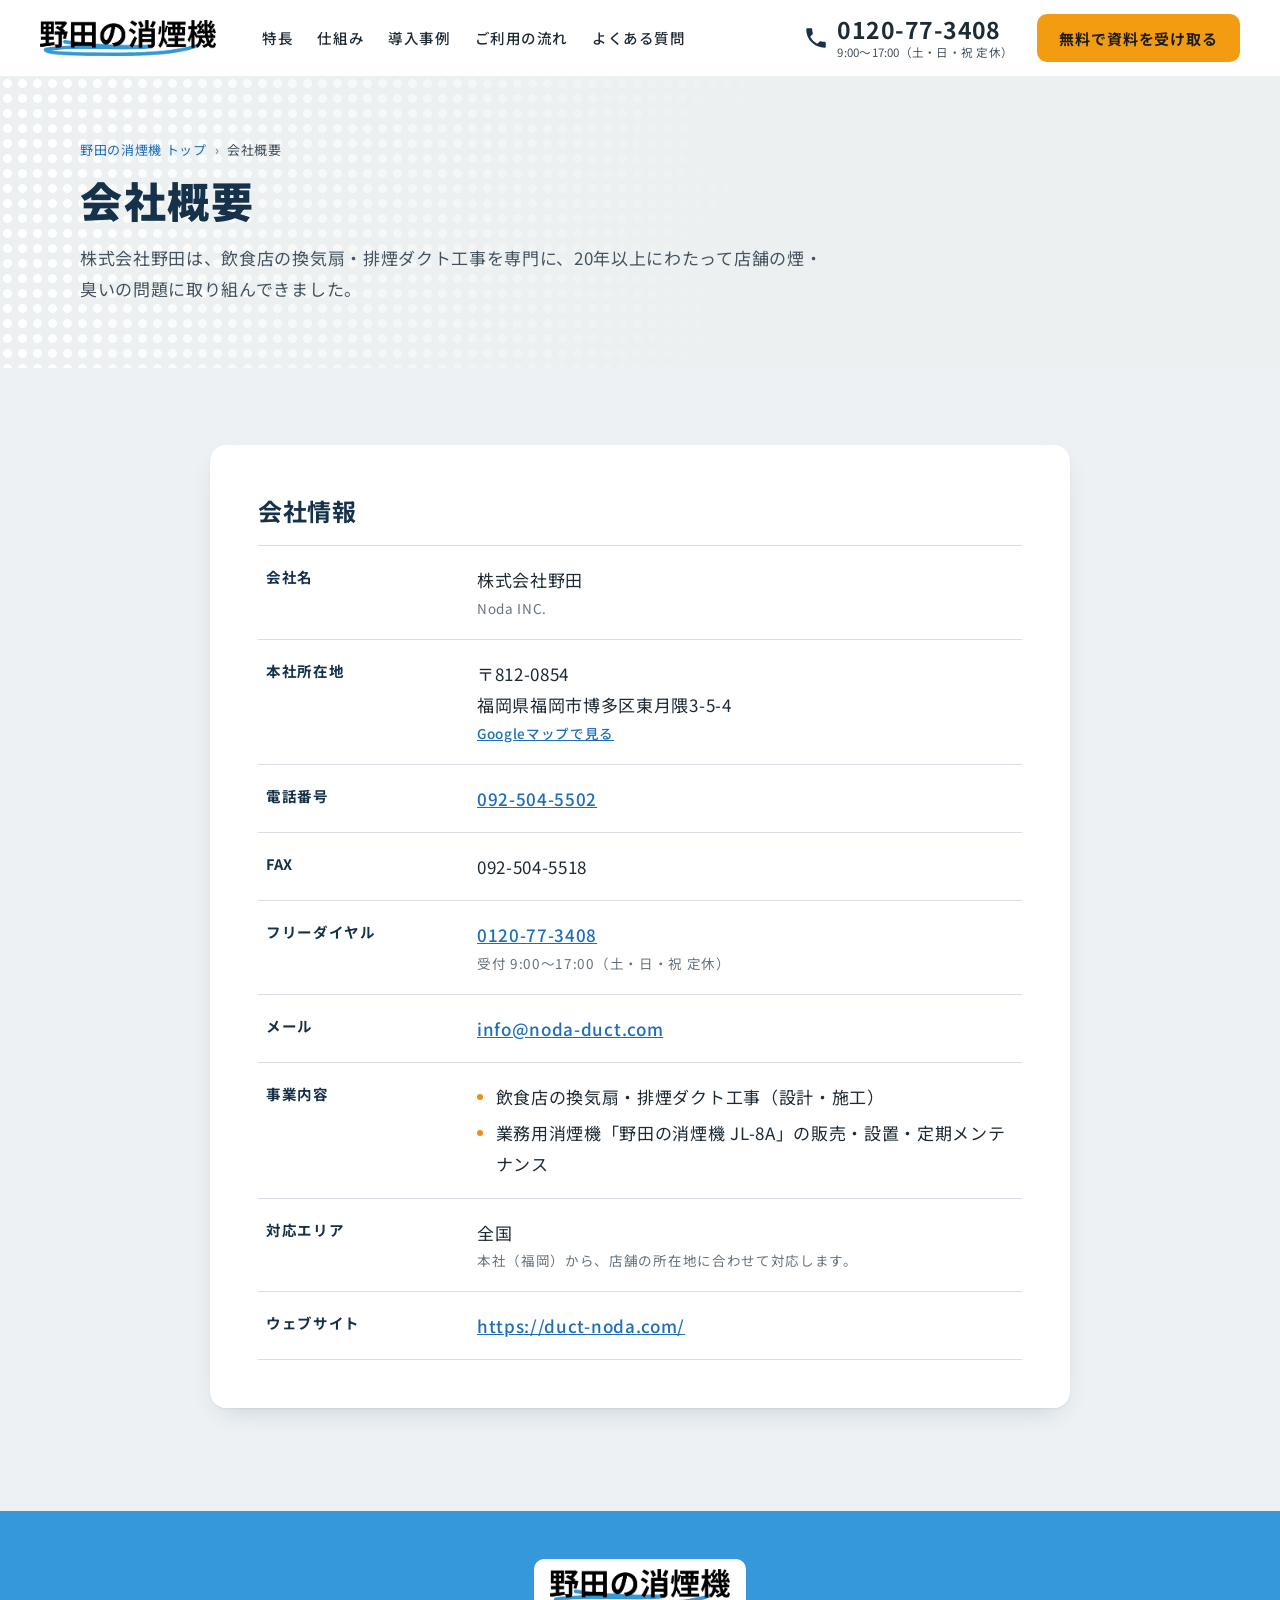
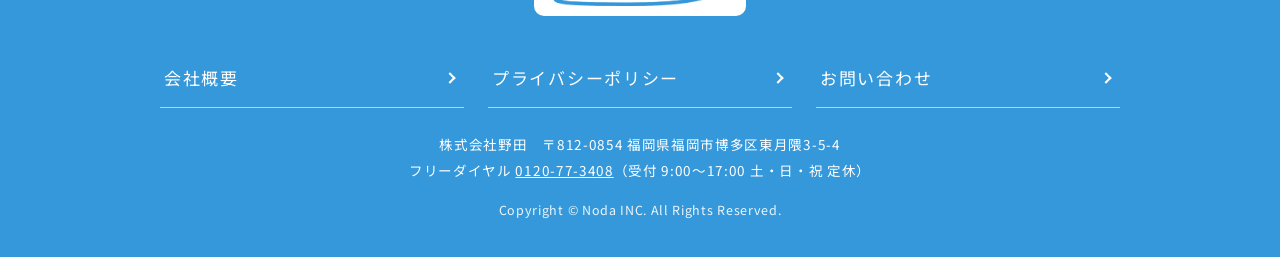
==== company/index.html @ 1f81adbc "会社概要・プライバシーポリシー・お問い合わせをページ化し、全国販売向けに調整 会社サイトへのリンクだった3つを、このサイトのページとして作った。あわせて、 九州・中国地方以外で販売していくために、地域" ====
<!doctype html>
<html lang="ja">
<head>
<meta charset="utf-8">
<meta name="viewport" content="width=device-width, initial-scale=1, viewport-fit=cover">
<title>会社概要｜野田の消煙機</title>
<meta name="description" content="野田の消煙機を提供する株式会社野田の会社概要です。福岡を拠点に、飲食店の換気扇・排煙ダクト工事と消煙機の設置・メンテナンスを全国で行っています。">
<link rel="canonical" href="https://shoenki.duct-noda.com/company/">
<meta name="theme-color" content="#15324a">
<meta name="format-detection" content="telephone=no">

<meta property="og:locale" content="ja_JP">
<meta property="og:type" content="website">
<meta property="og:site_name" content="野田の消煙機">
<meta property="og:title" content="会社概要｜野田の消煙機">
<meta property="og:description" content="野田の消煙機を提供する株式会社野田の会社概要です。福岡を拠点に、飲食店の換気扇・排煙ダクト工事と消煙機の設置・メンテナンスを全国で行っています。">
<meta property="og:url" content="https://shoenki.duct-noda.com/company/">
<meta property="og:image" content="https://shoenki.duct-noda.com/assets/img/ogp.jpg">
<meta name="twitter:card" content="summary_large_image">

<link rel="icon" href="../assets/img/favicon.svg" type="image/svg+xml">
<link rel="apple-touch-icon" href="../assets/img/apple-touch-icon.png">
<link rel="stylesheet" href="../assets/css/site.css">

<!-- Web fonts load without blocking the first paint -->
<link rel="preconnect" href="https://fonts.googleapis.com">
<link rel="preconnect" href="https://fonts.gstatic.com" crossorigin>
<link rel="stylesheet" href="https://fonts.googleapis.com/css2?family=Noto+Sans+JP:wght@400;500;700;900&family=Barlow+Condensed:wght@600;700&display=swap" media="print" onload="this.media='all'">
<noscript><link rel="stylesheet" href="https://fonts.googleapis.com/css2?family=Noto+Sans+JP:wght@400;500;700;900&family=Barlow+Condensed:wght@600;700&display=swap"></noscript>

<!-- Google Tag Manager -->
<script>(function(w,d,s,l,i){w[l]=w[l]||[];w[l].push({'gtm.start':
new Date().getTime(),event:'gtm.js'});var f=d.getElementsByTagName(s)[0],
j=d.createElement(s),dl=l!='dataLayer'?'&l='+l:'';j.async=true;j.src=
'https://www.googletagmanager.com/gtm.js?id='+i+dl;f.parentNode.insertBefore(j,f);
})(window,document,'script','dataLayer','GTM-W7PSRQTX');</script>
<!-- End Google Tag Manager -->
<!-- Google tag (the one Site Kit added on the WordPress site) -->
<script async src="https://www.googletagmanager.com/gtag/js?id=GT-MJJR4XTD"></script>
<script>window.dataLayer=window.dataLayer||[];function gtag(){dataLayer.push(arguments);}gtag('js',new Date());gtag('config','GT-MJJR4XTD');</script>

<script type="application/ld+json">
{"@context": "https://schema.org", "@type": "BreadcrumbList", "itemListElement": [{"@type": "ListItem", "position": 1, "name": "野田の消煙機", "item": "https://shoenki.duct-noda.com/"}, {"@type": "ListItem", "position": 2, "name": "会社概要", "item": "https://shoenki.duct-noda.com/company/"}]}
</script>
</head>
<body>
<!-- Google Tag Manager (noscript) -->
<noscript><iframe src="https://www.googletagmanager.com/ns.html?id=GTM-W7PSRQTX" height="0" width="0" style="display:none;visibility:hidden"></iframe></noscript>
<!-- End Google Tag Manager (noscript) -->

<a class="skip" href="#main">本文へスキップ</a>

<header class="hd" data-hd>
  <div class="hd__in">
    <a class="hd__logo" href="../"><img src="../assets/img/logo.webp" alt="野田の消煙機 トップページへ" width="906" height="185"></a>
    <nav class="hd__nav" aria-label="メニュー">
      <a href="../#solution">特長</a>
      <a href="../#shikumi">仕組み</a>
      <a href="../#cases">導入事例</a>
      <a href="../#flow">ご利用の流れ</a>
      <a href="../#faq">よくある質問</a>
    </nav>
    <a class="hd__tel" href="tel:0120773408">
      <svg class="ic" viewBox="0 0 24 24" aria-hidden="true"><path d="M6.6 10.8a15.1 15.1 0 0 0 6.6 6.6l2.2-2.2a1 1 0 0 1 1-.25 11.4 11.4 0 0 0 3.6.57 1 1 0 0 1 1 1V20a1 1 0 0 1-1 1A17 17 0 0 1 3 4a1 1 0 0 1 1-1h3.5a1 1 0 0 1 1 1c0 1.25.2 2.45.57 3.57a1 1 0 0 1-.25 1z"/></svg>
      <span><b>0120-77-3408</b><small>9:00〜17:00（土・日・祝 定休）</small></span>
    </a>
    <a class="btn btn--orange hd__cta" href="../#download">無料で資料を受け取る</a>
  </div>
</header>

<main id="main">

<section class="pghd" aria-labelledby="pg-ttl">
  <div class="wrap">
    <ol class="crumbs" aria-label="現在地">
      <li><a href="../">野田の消煙機 トップ</a></li>
      <li aria-current="page">会社概要</li>
    </ol>
    <h1 class="pghd__ttl" id="pg-ttl">会社概要</h1>
    <p class="pghd__lead">株式会社野田は、飲食店の換気扇・排煙ダクト工事を専門に、<span class="nb">20年以上にわたって</span>店舗の煙・臭いの問題に取り組んできました。</p>
  </div>
</section>

<section class="page sec--light">
  <div class="wrap wrap--narrow">
    <div class="page__card">
      <h2 class="page__h2">会社情報</h2>
      <dl class="dtable">
        <div><dt>会社名</dt><dd>株式会社野田<small>Noda INC.</small></dd></div>
        <div><dt>本社所在地</dt><dd>〒812-0854<br>福岡県福岡市博多区東月隈3-5-4<small><a href="https://www.google.com/maps/search/?api=1&query=福岡県福岡市博多区東月隈3-5-4" target="_blank" rel="noopener">Googleマップで見る</a></small></dd></div>
        <div><dt>電話番号</dt><dd><a href="tel:0925045502">092-504-5502</a></dd></div>
        <div><dt>FAX</dt><dd>092-504-5518</dd></div>
        <div><dt>フリーダイヤル</dt><dd><a href="tel:0120773408">0120-77-3408</a><small>受付 9:00〜17:00（土・日・祝 定休）</small></dd></div>
        <div><dt>メール</dt><dd><a href="mailto:info@noda-duct.com">info@noda-duct.com</a></dd></div>
        <div><dt>事業内容</dt><dd><ul>
          <li>飲食店の換気扇・排煙ダクト工事（設計・施工）</li>
          <li>業務用消煙機「野田の消煙機 JL-8A」の販売・設置・定期メンテナンス</li>
        </ul></dd></div>
        <div><dt>対応エリア</dt><dd>全国<small>本社（福岡）から、店舗の所在地に合わせて対応します。</small></dd></div>
        <div><dt>ウェブサイト</dt><dd><a href="https://duct-noda.com/" target="_blank" rel="noopener">https://duct-noda.com/</a></dd></div>
      </dl>
    </div>
  </div>
</section>

</main>

<footer class="ft">
  <div class="wrap">
    <p class="ft__logo"><a href="../"><img src="../assets/img/logo.webp" alt="野田の消煙機 トップページへ" width="906" height="185" loading="lazy"></a></p>
    <ul class="ft__links">
      <li><a href="../company/">会社概要</a></li>
      <li><a href="../privacypolicy/">プライバシーポリシー</a></li>
      <li><a href="../contact/">お問い合わせ</a></li>
    </ul>
    <address class="ft__addr"><span class="nb">株式会社野田</span>　<span class="nb">〒812-0854</span> <span class="nb">福岡県福岡市博多区東月隈3-5-4</span><br><span class="nb">フリーダイヤル <a href="tel:0120773408">0120-77-3408</a></span><span class="nb">（受付 9:00〜17:00 土・日・祝 定休）</span></address>
    <p class="ft__copy">Copyright © Noda INC. All Rights Reserved.</p>
  </div>
</footer>

<nav class="fixbar" aria-label="お問い合わせ" data-fixbar>
  <a class="fixbar__tel" href="tel:0120773408">
    <svg class="ic" viewBox="0 0 24 24" aria-hidden="true"><path d="M6.6 10.8a15.1 15.1 0 0 0 6.6 6.6l2.2-2.2a1 1 0 0 1 1-.25 11.4 11.4 0 0 0 3.6.57 1 1 0 0 1 1 1V20a1 1 0 0 1-1 1A17 17 0 0 1 3 4a1 1 0 0 1 1-1h3.5a1 1 0 0 1 1 1c0 1.25.2 2.45.57 3.57a1 1 0 0 1-.25 1z"/></svg>お電話
  </a>
  <a class="fixbar__line" href="https://line.me/R/ti/p/@254bbzux" target="_blank" rel="noopener">
    <svg class="ic" viewBox="0 0 24 24" aria-hidden="true"><path d="M12 3C6.5 3 2 6.6 2 11c0 3.9 3.5 7.2 8.3 7.9.3.1.8.2.9.5.1.3.1.7 0 1l-.1.9c0 .3-.2 1 .9.5s6-3.5 8.2-6C21.4 14.2 22 12.7 22 11c0-4.4-4.5-8-10-8z"/></svg>LINE
  </a>
  <a class="fixbar__dl" href="../#download">無料で資料請求</a>
</nav>

<script src="../assets/js/site.js" defer></script>
</body>
</html>
---- assets/css/site.css ----
/* 野田の消煙機 LP — static rebuild of the original WordPress page */

:root {
  --navy: #15324a;
  --navy-2: #1c405d;
  --navy-line: rgba(255, 255, 255, .16);
  --ink: #1e2b35;
  --ink-2: #44535f;
  --ink-3: #66737d;
  --line: #d9dfe4;
  --bg: #ffffff;
  --bg-light: #edf1f4;
  --bg-hero: #ecf0f1;
  --card: #ffffff;
  --orange: #f39c12;
  --orange-1: #fca624;
  --orange-2: #f08c1c;
  --orange-ink: #c46a00;
  --cream: #fff7ed;
  --blue: #3498db;
  --blue-ink: #1f6fb8;
  --blue-pale: #d6eafb;
  --green: #2ecc71;
  --teal: #12876f;
  --line-green: #06c755;
  --red: #d23f31;

  --font: "Noto Sans JP", "Hiragino Sans", "Hiragino Kaku Gothic ProN", "Yu Gothic", YuGothic, Meiryo, sans-serif;
  --num: "Barlow Condensed", "Arial Narrow", "Roboto Condensed", var(--font);
  --hd-h: 64px;
  --bar-h: 0px;
  --gutter: 20px;
  --radius: 12px;
  --shadow: 0 1px 2px rgba(21, 50, 74, .06), 0 10px 28px -12px rgba(21, 50, 74, .22);
  --ease: cubic-bezier(.2, .7, .1, 1);

  color-scheme: light;
}
@media (min-width: 900px) { :root { --hd-h: 76px; --gutter: 32px; } }
@media (max-width: 899px) { :root { --bar-h: calc(64px + env(safe-area-inset-bottom, 0px)); } }

/* ---------- base ---------- */
*, *::before, *::after { box-sizing: border-box; }
html { -webkit-text-size-adjust: 100%; text-size-adjust: 100%; scroll-behavior: smooth; scroll-padding-top: calc(var(--hd-h) + 12px); }
@media (prefers-reduced-motion: reduce) { html { scroll-behavior: auto; } }
body {
  margin: 0; padding-bottom: var(--bar-h);
  background: var(--bg); color: var(--ink);
  font-family: var(--font); font-size: 16px; font-weight: 400; line-height: 1.85; letter-spacing: .04em;
  line-break: strict; overflow-wrap: anywhere;
  -webkit-font-smoothing: antialiased;
}
@media (min-width: 900px) { body { font-size: 17px; } }
img { display: block; max-width: 100%; height: auto; }
a { color: inherit; }
h1, h2, h3, p, ul, ol, dl, dd, figure { margin: 0; padding: 0; }
p, li, dd { text-wrap: pretty; }
ul, ol { list-style: none; }
button, input, select, textarea { font: inherit; letter-spacing: inherit; color: inherit; }
:focus-visible { outline: 3px solid var(--blue); outline-offset: 3px; }
[hidden] { display: none !important; }

.nb { display: inline-block; }
.num { font-family: var(--num); font-variant-numeric: tabular-nums; letter-spacing: 0; }
.sr-only { position: absolute; width: 1px; height: 1px; margin: -1px; padding: 0; overflow: hidden; clip: rect(0 0 0 0); white-space: nowrap; border: 0; }
.skip { position: absolute; left: 12px; top: -60px; z-index: 100; padding: 10px 16px; border-radius: 8px; background: var(--navy); color: #fff; font-weight: 700; text-decoration: none; }
.skip:focus { top: 12px; }
.ic { width: 1em; height: 1em; flex: none; fill: currentColor; }

.wrap { width: 100%; max-width: calc(1120px + var(--gutter) * 2); margin: 0 auto; padding-inline: var(--gutter); }
.wrap--narrow { max-width: calc(860px + var(--gutter) * 2); }

/* ---------- buttons ---------- */
.btn {
  display: inline-flex; align-items: center; justify-content: center; gap: .6em;
  min-height: 48px; padding: 10px 24px; border: 0; border-radius: 10px;
  font-weight: 700; line-height: 1.4; letter-spacing: .06em; text-align: center; text-decoration: none; cursor: pointer;
  transition: transform .2s var(--ease), box-shadow .2s var(--ease), filter .2s;
}
.btn--orange { background: var(--orange); color: #1d1d1d; }
.btn--orange:hover { filter: brightness(1.05); }
.btn--cta {
  width: 100%; max-width: 360px; min-height: 60px; padding: 14px 28px;
  background: linear-gradient(180deg, var(--orange-1), var(--orange-2));
  color: #2a2a2a; font-size: 18px;
  box-shadow: 0 4px 0 #cf7410, 0 14px 24px -12px rgba(207, 116, 16, .7);
}
.btn--cta:hover { transform: translateY(-1px); filter: brightness(1.04); }
.btn--cta:active { transform: translateY(3px); box-shadow: 0 1px 0 #cf7410; }
.arw { width: 9px; height: 9px; border-top: 2.5px solid currentColor; border-right: 2.5px solid currentColor; transform: rotate(45deg); flex: none; }

/* ---------- header ---------- */
.hd {
  position: fixed; inset: 0 0 auto; z-index: 50;
  padding-top: env(safe-area-inset-top, 0px);
  background: rgba(255, 255, 255, .95);
  -webkit-backdrop-filter: saturate(1.4) blur(10px); backdrop-filter: saturate(1.4) blur(10px);
  transition: box-shadow .3s;
}
.hd.is-scrolled { box-shadow: 0 1px 0 var(--line), 0 6px 18px -10px rgba(21, 50, 74, .3); }
.hd__in { display: flex; align-items: center; gap: 16px; height: var(--hd-h); max-width: calc(1200px + var(--gutter) * 2); margin: 0 auto; padding-inline: var(--gutter); }
.hd__logo { flex: none; display: block; }
.hd__logo img { width: auto; height: 30px; }
.hd__nav { display: none; }
.hd__tel { display: none; }
.hd__cta { display: none; }
@media (min-width: 900px) {
  .hd__logo img { height: 36px; }
  .hd__tel { display: flex; align-items: center; gap: 8px; margin-left: auto; color: var(--ink); text-decoration: none; line-height: 1.2; }
  .hd__tel .ic { width: 26px; height: 26px; color: var(--navy); }
  .hd__tel b { display: block; font-size: 23px; font-weight: 700; letter-spacing: .02em; }
  .hd__tel small { display: block; margin-top: 2px; font-size: 11.5px; color: var(--ink-2); letter-spacing: .02em; }
  .hd__cta { display: inline-flex; margin-left: 8px; min-height: 48px; padding: 10px 22px; font-size: 15px; }
}
@media (min-width: 1240px) {
  .hd__nav { display: flex; gap: 4px; margin-left: 20px; }
  .hd__nav a { padding: 8px 10px; border-radius: 6px; font-size: 14.5px; font-weight: 500; color: var(--ink); text-decoration: none; letter-spacing: .04em; }
  .hd__nav a:hover { background: var(--bg-light); color: var(--navy); }
}

main { padding-top: calc(var(--hd-h) + env(safe-area-inset-top, 0px)); }

/* ---------- hero ---------- */
.hero { position: relative; background: var(--bg-hero); overflow: hidden; }
.hero::before {   /* halftone dots from the original key visual */
  content: ""; position: absolute; inset: 0; pointer-events: none;
  background-image: radial-gradient(circle, #fff 0 40%, transparent 43%);
  background-size: 15px 15px;
  -webkit-mask-image: linear-gradient(100deg, #000 0%, rgba(0, 0, 0, .55) 22%, transparent 46%);
  mask-image: linear-gradient(100deg, #000 0%, rgba(0, 0, 0, .55) 22%, transparent 46%);
}
.hero__photo { display: block; position: relative; }
.hero__photo img { width: 100%; height: auto; aspect-ratio: 2 / 1; object-fit: cover; object-position: 55% 62%; }
.hero__in { position: relative; padding: 22px var(--gutter) 36px; text-align: center; }
.hero__catch { font-size: clamp(26px, 7.2vw, 46px); font-weight: 900; line-height: 1.4; letter-spacing: .02em; font-feature-settings: "palt"; color: #161616; }
.hero__catch em { font-style: normal; color: var(--blue-ink); font-size: 1.12em; }
.hero__sub { margin-top: 10px; font-size: clamp(15px, 4vw, 22px); font-weight: 700; line-height: 1.6; letter-spacing: .02em; font-feature-settings: "palt"; color: #222; }
.hero__pill b { display: inline-block; margin-right: .7em; padding: 0 .7em; border-radius: 4px; background: var(--orange-1); color: #2a2a2a; letter-spacing: .08em; }
.hero__pill { display: inline-block; margin-top: 14px; padding: 6px 18px; border-radius: 999px; background: var(--navy); color: #fff; font-size: 13.5px; font-weight: 700; line-height: 1.5; letter-spacing: .04em; }
.hero__brand { margin: 12px auto 0; width: min(460px, 86%); }
.hero__brand img { width: 100%; }

.points { display: flex; justify-content: center; gap: clamp(8px, 2.4vw, 18px); margin-top: 18px; }
.point { position: relative; width: clamp(100px, 28vw, 140px); aspect-ratio: 1; }
.point__ring { position: absolute; inset: 0; width: 100%; height: 100%; overflow: visible; }
.point__ring circle { fill: #fff; stroke: var(--blue); stroke-width: 3.5; }
.point__ring text { fill: var(--blue); font-family: var(--num); font-weight: 700; font-size: 21px; letter-spacing: 1px; stroke: var(--bg-hero); stroke-width: 6px; paint-order: stroke; stroke-linejoin: round; }
.point p { position: absolute; inset: 14% 8% 6%; display: flex; flex-direction: column; align-items: center; justify-content: center; color: var(--blue); line-height: 1.3; letter-spacing: 0; font-feature-settings: "palt"; }
.point__s { font-size: clamp(12px, 3.3vw, 16px); font-weight: 700; }
.point__xs { font-size: clamp(9px, 2.35vw, 12.5px); font-weight: 700; white-space: nowrap; letter-spacing: -.03em; }
.point b { font-size: clamp(13px, 3.7vw, 18px); font-weight: 900; }
.point .point__big { font-family: var(--num); font-size: clamp(34px, 10vw, 50px); font-weight: 700; line-height: 1; letter-spacing: 0; }
.point__big small { font-size: .6em; }

@media (min-width: 600px) and (max-width: 899px) { .hero__photo img { max-height: 340px; } }
@media (min-width: 900px) {
  .hero { display: grid; grid-template-columns: minmax(0, 1fr) minmax(0, 46%); min-height: min(780px, calc(100svh - var(--hd-h))); }
  .hero::before { -webkit-mask-image: linear-gradient(90deg, #000 0%, rgba(0, 0, 0, .5) 30%, transparent 55%); mask-image: linear-gradient(90deg, #000 0%, rgba(0, 0, 0, .5) 30%, transparent 55%); }
  .hero__photo { grid-column: 2; grid-row: 1; clip-path: polygon(16% 0, 100% 0, 100% 100%, 0 100%); }
  .hero__photo img { position: absolute; inset: 0; height: 100%; aspect-ratio: auto; object-position: 78% 50%; }
  .hero__in { grid-column: 1; grid-row: 1; align-self: center; padding: 48px 24px 52px max(var(--gutter), calc((100vw - 1200px) / 2)); }
  .hero__catch { font-size: clamp(30px, 3.1vw, 46px); }
  .hero__sub { font-size: clamp(16px, 1.45vw, 21px); }
  .hero__pill { font-size: 15px; }
  .point { width: clamp(118px, 9.6vw, 142px); }
  .point__s { font-size: 15px; } .point__xs { font-size: 12px; } .point b { font-size: 18px; } .point .point__big { font-size: 48px; }
}

/* ---------- CTA block (repeated) ---------- */
.cta { display: flex; flex-direction: column; align-items: center; text-align: center; }
.cta__note { margin-top: 12px; font-size: 13.5px; line-height: 1.7; color: var(--ink-2); }
.cta__tel { display: flex; flex-direction: column; align-items: center; margin-top: 18px; padding-top: 16px; border-top: 1px solid var(--line); width: min(100%, 560px); line-height: 1.5; }
.cta__tel span { font-size: 14px; font-weight: 700; color: var(--ink-2); }
.cta__tel a { font-family: var(--num); font-size: 34px; font-weight: 700; letter-spacing: .02em; color: var(--navy); text-decoration: none; line-height: 1.2; }
.cta__tel small { font-size: 12.5px; color: var(--ink-3); }
.cta--hero { margin-top: 22px; }
.cta--hero .cta__tel { margin-top: 14px; padding-top: 12px; flex-direction: column; }
.cta--dark { margin-top: clamp(40px, 5vw, 56px); }
.cta--dark .cta__note { color: rgba(255, 255, 255, .82); }
.cta--dark .cta__tel { border-color: var(--navy-line); }
.cta--dark .cta__tel span { color: #fff; }
.cta--dark .cta__tel a { color: #fff; }
.cta--dark .cta__tel small { color: rgba(255, 255, 255, .72); }

/* ---------- stores ticker ---------- */
.ticker { background: #fff; border-bottom: 1px solid var(--line); overflow: hidden; }
.ticker__track { display: flex; width: max-content; animation: ticker 60s linear infinite; }
.ticker__track:hover { animation-play-state: paused; }
.ticker__list { display: flex; flex: none; gap: 28px; padding: 14px 14px; }
.ticker__list li { display: flex; align-items: center; gap: 12px; flex: none; }
.ticker__list img { width: 96px; height: 64px; object-fit: cover; border-radius: 6px; }
.ticker__list p { font-size: 17px; font-weight: 700; line-height: 1.3; letter-spacing: .06em; white-space: nowrap; }
.ticker__list small { display: block; font-size: 12.5px; font-weight: 500; color: var(--ink-3); letter-spacing: .02em; }
@keyframes ticker { to { transform: translateX(-50%); } }
@media (prefers-reduced-motion: reduce) {
  .ticker { overflow-x: auto; }
  .ticker__track { animation: none; }
  .ticker__list[aria-hidden] { display: none; }
}

/* ---------- sections ---------- */
.sec { position: relative; padding-block: clamp(64px, 8vw, 104px); }
.sec--light { background: var(--bg-light); }
.sec--navy { background: var(--navy); color: #fff; }

.sh { text-align: center; margin-bottom: clamp(32px, 4vw, 48px); }
.sh__eyebrow { display: inline-block; margin-bottom: 12px; padding: 3px 14px; border-radius: 999px; background: var(--navy); color: #fff; font-size: 14px; font-weight: 700; letter-spacing: .12em; }
.sh__ttl { font-size: clamp(24px, 3.1vw, 38px); font-weight: 700; line-height: 1.5; letter-spacing: .03em; font-feature-settings: "palt"; color: var(--navy); }
.sec--navy .sh__ttl { color: #fff; }
.sh__ttl--bar::after { content: ""; display: block; width: 44px; height: 4px; margin: 14px auto 0; background: currentColor; border-radius: 2px; }
.sh__lead { max-width: 46em; margin: 16px auto 0; font-size: clamp(15px, 1.5vw, 17px); line-height: 1.85; color: var(--ink-2); }
.sec--navy .sh__lead { color: rgba(255, 255, 255, .85); }

.card { background: var(--card); border-radius: var(--radius); box-shadow: var(--shadow); }

/* ---------- problems ---------- */
.problem { padding-bottom: 0; }
.worries { display: grid; gap: 16px; }
@media (min-width: 760px) { .worries { grid-template-columns: repeat(2, minmax(0, 1fr)); gap: 24px 28px; } }
.worry { padding: 24px 24px 26px; border-top: 4px solid var(--navy); }
.worry h3 { font-size: clamp(18px, 1.9vw, 21px); font-weight: 700; line-height: 1.5; letter-spacing: .02em; font-feature-settings: "palt"; color: var(--navy); }
.worry p { margin-top: 10px; font-size: 15.5px; line-height: 1.85; color: var(--ink-2); }
.problem__img { width: min(360px, 78%); margin: 40px auto 0; }

/* the original's triangle notch into the navy section */
.solution { padding-top: clamp(96px, 11vw, 150px); }
.solution::before {
  content: ""; position: absolute; left: 0; right: 0; top: -1px; height: clamp(40px, 6vw, 90px);
  background: var(--bg-light); clip-path: polygon(0 0, 100% 0, 100% 0, 50% 100%, 0 0);
}

/* ---------- solution (navy) ---------- */
.solution__grid { display: grid; gap: 40px; }
@media (min-width: 980px) { .solution__grid { grid-template-columns: minmax(0, 1.08fr) minmax(0, 1fr); gap: 56px; align-items: start; } }
.solution__ttl { font-size: clamp(24px, 3vw, 36px); font-weight: 700; line-height: 1.5; letter-spacing: .03em; font-feature-settings: "palt"; }
.solution__lead { margin-top: 18px; font-size: clamp(15px, 1.5vw, 17px); line-height: 1.9; color: rgba(255, 255, 255, .88); }
.feats { display: grid; gap: 12px; margin-top: 28px; }
@media (min-width: 600px) and (max-width: 979px) { .feats { grid-template-columns: repeat(2, minmax(0, 1fr)); } }
.feat { padding: 20px 22px; color: var(--ink); }
.feat h3 { font-size: 19px; font-weight: 700; line-height: 1.45; color: var(--navy); }
.feat h3 em { font-style: normal; font-family: var(--num); font-size: 1.3em; letter-spacing: 0; color: var(--orange-ink); }
.feat p { margin-top: 6px; font-size: 15px; line-height: 1.8; color: var(--ink-2); }

.video { border-radius: 16px; overflow: hidden; background: #fff; color: var(--ink); box-shadow: 0 24px 40px -24px rgba(0, 0, 0, .6); }
.video__frame { position: relative; aspect-ratio: 16 / 9; background: #0b1a27; }
.video__frame iframe { position: absolute; inset: 0; width: 100%; height: 100%; border: 0; }
.video__play { position: absolute; inset: 0; display: block; width: 100%; padding: 0; border: 0; background: #0b1a27; cursor: pointer; }
.video__play img { width: 100%; height: 100%; object-fit: cover; opacity: .82; transition: opacity .3s; }
.video__play:hover img { opacity: 1; }
.video__icon { position: absolute; left: 50%; top: 50%; width: 76px; height: 54px; margin: -27px 0 0 -38px; border-radius: 14px; background: #e62117; box-shadow: 0 6px 18px rgba(0, 0, 0, .35); }
.video__icon::after { content: ""; position: absolute; left: 31px; top: 15px; border-left: 20px solid #fff; border-top: 12px solid transparent; border-bottom: 12px solid transparent; }
.video figcaption { padding: 14px 18px 16px; text-align: center; font-size: 14px; line-height: 1.6; color: var(--ink-2); }
.video figcaption b { display: block; font-size: 16px; color: var(--navy); }
.product { margin: 28px auto 0; max-width: 460px; text-align: center; }
.product img { border-radius: 12px; }
.product figcaption { margin-top: 12px; font-size: 15px; font-weight: 700; }

/* ---------- merits ---------- */
.merits { display: grid; gap: 20px; }
@media (min-width: 900px) { .merits { grid-template-columns: repeat(3, minmax(0, 1fr)); gap: 24px; } }
@media (min-width: 600px) and (max-width: 899px) { .merits { grid-template-columns: repeat(2, minmax(0, 1fr)); } }
.merit-card { overflow: hidden; display: flex; flex-direction: column; }
.merit-card img { width: 100%; aspect-ratio: 2 / 1; object-fit: cover; }
.merit-card__body { padding: 20px 22px 24px; }
.merit-card h3 { font-size: 19px; font-weight: 700; line-height: 1.5; text-align: center; color: var(--navy); font-feature-settings: "palt"; }
.dots { margin-top: 12px; }
.dots li { position: relative; padding-left: 1.1em; font-size: 15.5px; line-height: 1.75; color: var(--ink-2); }
.dots li + li { margin-top: 4px; }
.dots li::before { content: ""; position: absolute; left: 0; top: .72em; width: 6px; height: 6px; border-radius: 50%; background: var(--blue); }

/* ---------- navy bands ---------- */
.band { padding-block: clamp(56px, 7vw, 88px); }
.band__ttl { margin-bottom: 28px; text-align: center; font-size: clamp(20px, 2.2vw, 26px); font-weight: 700; letter-spacing: .08em; }
.checks { display: grid; gap: 14px; width: fit-content; max-width: 100%; margin: 0 auto; }
.checks li { position: relative; padding-left: 40px; font-size: clamp(18px, 2.2vw, 25px); font-weight: 700; line-height: 1.5; letter-spacing: .06em; }
.checks li::before { content: ""; position: absolute; left: 0; top: .2em; width: 28px; height: 28px; border-radius: 50%; background: var(--green) url("data:image/svg+xml,%3Csvg xmlns='http://www.w3.org/2000/svg' viewBox='0 0 24 24'%3E%3Cpath d='M6 12.5l4 4 8-9' fill='none' stroke='%2315324a' stroke-width='3' stroke-linecap='round' stroke-linejoin='round'/%3E%3C/svg%3E") center / 18px no-repeat; }

.stats { display: grid; gap: 14px; }
@media (min-width: 760px) { .stats { grid-template-columns: repeat(3, minmax(0, 1fr)); gap: 20px; } }
.stats li { padding: 22px 16px 20px; border: 1px solid var(--navy-line); border-radius: var(--radius); background: rgba(255, 255, 255, .04); text-align: center; }
.stat__num { display: block; font-size: 22px; font-weight: 700; line-height: 1.1; color: var(--orange-1); letter-spacing: .02em; }
.stat__num .num { font-size: 64px; font-weight: 700; margin-right: 2px; }
.stat__num small { font-size: 16px; color: rgba(255, 255, 255, .7); margin-right: 4px; }
.stats p { margin-top: 10px; font-size: 16px; font-weight: 700; line-height: 1.6; }

/* ---------- cases ---------- */
.case-list { display: grid; gap: 24px; }
@media (min-width: 900px) { .case-list { grid-template-columns: repeat(3, minmax(0, 1fr)); gap: 24px; } }
@media (min-width: 600px) and (max-width: 899px) { .case-list { grid-template-columns: repeat(2, minmax(0, 1fr)); } }
.case { overflow: hidden; display: flex; flex-direction: column; }
.case > img { width: 100%; aspect-ratio: 16 / 10; object-fit: cover; }
.case__body { padding: 20px 22px 24px; display: flex; flex-direction: column; flex: 1; }
.case__tag { align-self: flex-start; padding: 2px 12px; border-radius: 999px; background: #e7f1fa; color: var(--blue-ink); font-size: 13px; font-weight: 700; }
.case__ttl { margin-top: 10px; font-size: 19px; font-weight: 700; line-height: 1.55; color: var(--navy); font-feature-settings: "palt"; }
.case__dl { margin-top: 14px; display: flex; flex-direction: column; gap: 12px; flex: 1; }
.case__dl > div { padding-top: 12px; border-top: 1px solid var(--line); }
.case__dl dt { font-size: 13px; font-weight: 700; color: var(--orange-ink); letter-spacing: .1em; }
.case__dl dd { margin: 2px 0 0; font-size: 15px; line-height: 1.8; color: var(--ink-2); }
.case__dl .case__result { margin-top: auto; padding: 12px 14px; border: 0; border-radius: 10px; background: var(--cream); }
.case__result dd { color: var(--ink); font-weight: 500; }
.cases__note { margin-top: 36px; text-align: center; font-size: clamp(16px, 1.7vw, 19px); font-weight: 700; color: var(--navy); }

/* ---------- flow ---------- */
.steps { position: relative; display: grid; gap: 0; }
.step { position: relative; display: grid; grid-template-columns: 56px minmax(0, 1fr); gap: 18px; padding: 22px 0 26px; border-bottom: 1px solid var(--line); }
.step:last-child { border-bottom: 0; }
.step__no { display: grid; place-items: center; width: 56px; height: 56px; border-radius: 50%; background: var(--blue-pale); color: var(--blue-ink); font-size: 32px; font-weight: 700; line-height: 1; }
.step h3 { padding-top: 10px; font-size: clamp(19px, 2vw, 23px); font-weight: 700; line-height: 1.45; color: var(--navy); }
.step p { margin-top: 8px; font-size: 15.5px; line-height: 1.9; color: var(--ink-2); }
.step p a { color: var(--blue-ink); font-weight: 700; }

/* ---------- FAQ ---------- */
.qas { display: grid; gap: 10px; }
.qa { border-radius: 10px; background: #fff; color: var(--ink); overflow: hidden; }
.qa summary {
  display: grid; grid-template-columns: 32px minmax(0, 1fr) 24px; align-items: center; gap: 12px;
  padding: 16px 18px; cursor: pointer; list-style: none;
  font-size: 16px; font-weight: 700; line-height: 1.6; letter-spacing: .03em; font-feature-settings: "palt";
}
.qa summary::-webkit-details-marker { display: none; }
.qa summary:hover { background: #f5f8fa; }
.qa__q { display: grid; place-items: center; width: 32px; height: 32px; border-radius: 50%; background: var(--navy); color: #fff; font-family: var(--num); font-size: 19px; font-weight: 700; line-height: 1; letter-spacing: 0; }
.qa summary i { position: relative; width: 24px; height: 24px; }
.qa summary i::before, .qa summary i::after { content: ""; position: absolute; left: 5px; right: 5px; top: 11px; height: 2.5px; border-radius: 2px; background: var(--navy); transition: transform .25s var(--ease); }
.qa summary i::after { transform: rotate(90deg); }
.qa[open] summary i::after { transform: rotate(0); }
.qa__a { padding: 0 20px 20px 62px; }
.qa__a p { font-size: 15.5px; line-height: 1.9; color: var(--ink-2); }
.qa__a p + p { margin-top: 8px; }
.qa__a a { color: var(--blue-ink); font-weight: 700; }
.qa__a strong { color: var(--ink); }
@media (min-width: 900px) { .qa summary { font-size: 17px; padding: 18px 22px; } }

/* ---------- download form ---------- */
.dl__grid { display: grid; gap: 28px; }
@media (min-width: 980px) {
  .dl__grid { grid-template-columns: minmax(0, .82fr) minmax(0, 1fr); grid-template-areas: "hd form" "alt form"; gap: 0 56px; align-items: start; }
  .dl__hd { grid-area: hd; } .dl__grid > .form-card { grid-area: form; } .dl__alt { grid-area: alt; margin-top: 18px; }
}
.dl__ttl { font-size: clamp(26px, 3.2vw, 38px); font-weight: 900; line-height: 1.45; letter-spacing: .03em; font-feature-settings: "palt"; color: var(--navy); }
.dl__sub { margin-top: 10px; font-size: clamp(15px, 1.5vw, 17px); font-weight: 700; line-height: 1.7; color: var(--teal); }
.dl__box { margin-top: 22px; padding: 18px 20px; border-radius: var(--radius); background: #fff; border: 1px solid var(--line); }
.dl__box-ttl { font-size: 14px; font-weight: 700; color: var(--ink-3); letter-spacing: .1em; }
.ticks { margin-top: 8px; display: grid; gap: 6px; }
.ticks li { position: relative; padding-left: 30px; font-size: 16px; font-weight: 700; line-height: 1.6; }
.ticks li::before { content: ""; position: absolute; left: 0; top: .2em; width: 20px; height: 20px; border-radius: 50%; background: var(--green) url("data:image/svg+xml,%3Csvg xmlns='http://www.w3.org/2000/svg' viewBox='0 0 24 24'%3E%3Cpath d='M6 12.5l4 4 8-9' fill='none' stroke='%23fff' stroke-width='3.2' stroke-linecap='round' stroke-linejoin='round'/%3E%3C/svg%3E") center / 14px no-repeat; }
.dl__alt { display: grid; gap: 12px; }
.telbox { display: flex; flex-direction: column; padding: 14px 20px; border-radius: var(--radius); background: var(--navy); color: #fff; text-decoration: none; line-height: 1.5; }
.telbox small { font-size: 13px; color: rgba(255, 255, 255, .8); }
.telbox b { font-size: 34px; line-height: 1.2; letter-spacing: .02em; }
.telbox span { font-size: 12.5px; color: rgba(255, 255, 255, .72); }
.linebtn { display: inline-flex; align-items: center; justify-content: center; gap: 10px; min-height: 54px; border-radius: var(--radius); background: var(--line-green); color: #fff; font-weight: 700; text-decoration: none; letter-spacing: .06em; }
.linebtn .ic { width: 24px; height: 24px; }

.form-card { padding: clamp(22px, 3vw, 36px); border-radius: 16px; background: #fff; box-shadow: var(--shadow); }
.form { display: grid; gap: 20px; }
.field { display: grid; gap: 6px; min-width: 0; margin: 0; padding: 0; border: 0; }
.field > label, .field legend { display: flex; align-items: center; gap: 8px; padding: 0; font-size: 15px; font-weight: 700; line-height: 1.5; color: var(--ink); }
.badge { display: inline-block; padding: 1px 8px; border-radius: 4px; background: var(--red); color: #fff; font-size: 11.5px; font-weight: 700; line-height: 1.6; letter-spacing: .06em; }
.badge--opt { background: #e6eaee; color: var(--ink-2); }
.field input[type="text"], .field input[type="email"], .field input[type="tel"], .field textarea, .field select {
  width: 100%; min-height: 52px; padding: 12px 14px;
  border: 1.5px solid #b9c3cb; border-radius: 10px; background: #fff;
  font-size: 16px; line-height: 1.5; letter-spacing: .02em;
  transition: border-color .2s, box-shadow .2s;
}
.field textarea { min-height: 110px; resize: vertical; }
.field select {
  appearance: none; -webkit-appearance: none; padding-right: 44px; cursor: pointer;
  background: #fff url("data:image/svg+xml,%3Csvg xmlns='http://www.w3.org/2000/svg' viewBox='0 0 24 24'%3E%3Cpath d='M6 9l6 6 6-6' fill='none' stroke='%2315324a' stroke-width='2.6' stroke-linecap='round' stroke-linejoin='round'/%3E%3C/svg%3E") right 14px center / 18px no-repeat;
}
.field select:invalid { color: #7d8891; }
.field select option { color: var(--ink); }
.field input::placeholder, .field textarea::placeholder { color: #9aa5ae; }
.field input:focus, .field textarea:focus, .field select:focus { outline: none; border-color: var(--blue); box-shadow: 0 0 0 4px rgba(52, 152, 219, .2); }
.field [aria-invalid="true"] { border-color: var(--red) !important; background: #fff8f7 !important; }
.field__hint { font-size: 13px; line-height: 1.6; color: var(--ink-3); }
.field__err { font-size: 13.5px; font-weight: 700; line-height: 1.5; color: var(--red); }
.field__err:empty { display: none; }
.field.is-ok input, .field.is-ok select, .field.is-ok textarea { border-color: #27ae60; }

.chips__row { display: flex; flex-wrap: wrap; gap: 8px; margin-top: 2px; }
.chips label { position: relative; cursor: pointer; }
.chips input { position: absolute; opacity: 0; inset: 0; margin: 0; cursor: pointer; }
.chips__row span { display: inline-flex; align-items: center; min-height: 44px; padding: 8px 16px; border: 1.5px solid #b9c3cb; border-radius: 999px; background: #fff; font-size: 15px; font-weight: 500; line-height: 1.4; transition: background-color .15s, border-color .15s, color .15s; }
.chips input:checked + span { border-color: var(--navy); background: var(--navy); color: #fff; font-weight: 700; }
.chips input:focus-visible + span { outline: 3px solid var(--blue); outline-offset: 2px; }

.hp { position: absolute; left: -9999px; width: 1px; height: 1px; overflow: hidden; }
.field--agree { justify-items: center; }
.field--agree .agree { display: inline-flex; align-items: center; gap: 10px; padding: 12px 14px; border-radius: 10px; background: var(--bg-light); cursor: pointer; font-size: 15.5px; font-weight: 500; }
.agree input { width: 24px; height: 24px; margin: 0; accent-color: var(--navy); flex: none; cursor: pointer; }
.agree a { color: var(--blue-ink); font-weight: 700; }
.btn--submit { justify-self: center; max-width: 420px; font-size: 19px; }
.btn--submit .ic { width: 22px; height: 22px; }
.btn--submit[aria-busy="true"] { opacity: .7; cursor: progress; }
.form__note { margin-top: -8px; text-align: center; font-size: 13.5px; color: var(--ink-3); }
.form__msg { text-align: center; font-size: 14.5px; font-weight: 700; line-height: 1.7; color: var(--red); }
.form__msg:empty { display: none; }
.form__msg.is-info { color: var(--blue-ink); }
.form-done { padding: 12px 4px; text-align: center; }
.form-done:focus { outline: none; }
.form-done__ttl { font-size: 22px; font-weight: 700; color: var(--navy); margin-bottom: 12px; }
.form-done p + p { margin-top: 8px; color: var(--ink-2); font-size: 15.5px; }
.form-done a { color: var(--blue-ink); font-weight: 700; }

/* ---------- footer ---------- */
.ft { padding: 48px 0 36px; background: var(--blue); color: #fff; text-align: center; }
.ft__logo { display: inline-block; padding: 10px 16px; border-radius: 10px; background: #fff; }
.ft__logo img { width: 180px; }
.ft__links { display: grid; gap: 0; max-width: 960px; margin: 24px auto 0; text-align: left; }
@media (min-width: 760px) { .ft__links { grid-template-columns: repeat(3, minmax(0, 1fr)); gap: 24px; } }
.ft__links a { display: flex; align-items: center; justify-content: space-between; padding: 14px 4px; border-bottom: 1px solid rgba(255, 255, 255, .6); color: #fff; text-decoration: none; letter-spacing: .1em; }
.ft__links a::after { content: ""; width: 8px; height: 8px; border-top: 2px solid #fff; border-right: 2px solid #fff; transform: rotate(45deg); margin-right: 6px; }
.ft__links a:hover { background: rgba(255, 255, 255, .08); }
.ft__addr { margin-top: 24px; font-style: normal; font-size: 13.5px; line-height: 1.9; }
.ft__addr a { color: #fff; }
.ft__copy { margin-top: 14px; font-size: 12.5px; opacity: .9; }

/* ---------- sub pages (会社概要・プライバシーポリシー・お問い合わせ) ---------- */
.pghd { position: relative; padding-block: clamp(36px, 6vw, 64px); background: var(--bg-hero); overflow: hidden; }
.pghd::before {
  content: ""; position: absolute; inset: 0; pointer-events: none;
  background-image: radial-gradient(circle, #fff 0 40%, transparent 43%); background-size: 15px 15px;
  -webkit-mask-image: linear-gradient(100deg, #000 0%, transparent 60%); mask-image: linear-gradient(100deg, #000 0%, transparent 60%);
}
.pghd .wrap { position: relative; }
.crumbs { display: flex; flex-wrap: wrap; gap: 4px 0; font-size: 13px; line-height: 1.6; color: var(--ink-2); }
.crumbs li + li::before { content: "›"; margin: 0 .6em; color: var(--ink-3); }
.crumbs a { color: var(--blue-ink); text-decoration: none; }
.crumbs a:hover { text-decoration: underline; }
.pghd__ttl { margin-top: 10px; font-size: clamp(28px, 4vw, 42px); font-weight: 900; line-height: 1.4; letter-spacing: .04em; font-feature-settings: "palt"; color: var(--navy); }
.pghd__lead { max-width: 44em; margin-top: 12px; font-size: clamp(15px, 1.5vw, 17px); line-height: 1.85; color: var(--ink-2); }

.page { padding-block: clamp(40px, 6vw, 80px) clamp(64px, 8vw, 104px); }
.page__card { padding: clamp(22px, 4vw, 48px); border-radius: 16px; background: #fff; box-shadow: var(--shadow); }
.page__h2 { font-size: clamp(20px, 2.2vw, 24px); font-weight: 700; line-height: 1.5; color: var(--navy); }
.page__h2 + * { margin-top: 16px; }
.page__block + .page__block { margin-top: clamp(36px, 5vw, 56px); }

.dtable { display: grid; border-top: 1px solid var(--line); }
.dtable > div { display: grid; gap: 2px 24px; padding: 16px 4px; border-bottom: 1px solid var(--line); }
@media (min-width: 720px) { .dtable > div { grid-template-columns: 11em minmax(0, 1fr); padding: 18px 8px; } }
.dtable dt { font-size: 14.5px; font-weight: 700; color: var(--navy); }
.dtable dd { min-width: 0; }
.dtable dd a { color: var(--blue-ink); font-weight: 500; }
.dtable dd ul { display: grid; gap: 4px; }
.dtable dd li { position: relative; padding-left: 1.1em; }
.dtable dd li::before { content: ""; position: absolute; left: 0; top: .78em; width: 6px; height: 6px; border-radius: 50%; background: var(--orange-2); }
.dtable small { display: block; font-size: 13.5px; color: var(--ink-3); }

.prose { max-width: 46em; }
.prose > * + * { margin-top: 1em; }
.prose h2 { margin-top: 2.2em; padding-left: 14px; border-left: 4px solid var(--orange-2); font-size: clamp(18px, 2vw, 21px); font-weight: 700; line-height: 1.5; color: var(--navy); }
.prose h2:first-child { margin-top: 0; }
.prose ol, .prose ul { display: grid; gap: .4em; padding-left: 1.6em; }
.prose ol { list-style: decimal; }
.prose ul { list-style: disc; }
.prose li::marker { color: var(--ink-3); }
.prose a { color: var(--blue-ink); }
.prose .prose__date { margin-top: 2.4em; text-align: right; font-size: 14.5px; color: var(--ink-2); }
.prose address { padding: 16px 20px; border-radius: var(--radius); background: var(--bg-light); font-style: normal; line-height: 1.9; }

.ct__grid { display: grid; gap: 28px; }
@media (min-width: 980px) { .ct__grid { grid-template-columns: minmax(0, 1fr) minmax(0, .62fr); gap: 48px; align-items: start; } .ct__side { position: sticky; top: calc(var(--hd-h) + 24px); } }
.ct__side { display: grid; gap: 12px; }
.ct__side-ttl { font-size: 15px; font-weight: 700; color: var(--ink-2); }
.mailbox { display: grid; gap: 2px; padding: 14px 20px; border-radius: var(--radius); background: #fff; border: 1px solid var(--line); line-height: 1.5; }
.mailbox small { font-size: 13px; color: var(--ink-3); }
.mailbox a { font-size: 18px; font-weight: 700; color: var(--blue-ink); word-break: break-all; }
.dlcard { display: grid; gap: 10px; margin-top: 8px; padding: 18px 20px; border-radius: var(--radius); background: var(--cream); border: 1px solid #f6d7ad; }
.dlcard p { font-size: 15px; line-height: 1.7; }
.dlcard .btn { justify-self: start; min-height: 44px; font-size: 15px; }

/* ---------- phone bottom bar ---------- */
.fixbar { display: none; }
@media (max-width: 899px) {
  .fixbar {
    position: fixed; left: 0; right: 0; bottom: 0; z-index: 60;
    display: grid; grid-template-columns: 1fr 1fr 1.6fr; gap: 8px;
    padding: 8px max(10px, calc((100vw - 640px) / 2)) calc(8px + env(safe-area-inset-bottom, 0px));
    background: rgba(255, 255, 255, .96); box-shadow: 0 -1px 0 var(--line), 0 -8px 20px -12px rgba(21, 50, 74, .35);
    -webkit-backdrop-filter: blur(8px); backdrop-filter: blur(8px);
    transition: transform .3s var(--ease);
  }
  .fixbar.is-hidden { transform: translateY(110%); }
  .fixbar a { display: flex; align-items: center; justify-content: center; gap: 6px; min-height: 48px; border-radius: 10px; font-size: 14.5px; font-weight: 700; text-decoration: none; letter-spacing: .04em; }
  .fixbar .ic { width: 20px; height: 20px; }
  .fixbar__tel { background: var(--navy); color: #fff; }
  .fixbar__line { background: var(--line-green); color: #fff; }
  .fixbar__dl { background: linear-gradient(180deg, var(--orange-1), var(--orange-2)); color: #2a2a2a; font-size: 15.5px !important; }
}

/* ============ 仕組み: electrostatic precipitator simulation ============ */
.nesp {
  --n-ink: #15181a; --n-ink-2: #444c51; --n-ink-3: #657076;
  --n-rule: #d5dadc; --n-rule-2: #c3cacd; --n-yellow: #f4b800; --n-night: #0e1216;
  --nesp-top: 0px;
  container: nesp / inline-size;
  position: relative; display: block; padding: clamp(64px, 8vw, 104px) 0 clamp(48px, 6vw, 88px);
  background: #fff; color: var(--n-ink);
}
.nesp .nesp-wrap { width: 100%; max-width: calc(1200px + var(--gutter) * 2); margin: 0 auto; padding: 0 var(--gutter); }
.nesp .sh { margin-bottom: 0; }
.nesp .sh__lead { max-width: 40em; }
.nesp .nesp-num { font-family: var(--num); letter-spacing: 0; font-variant-numeric: tabular-nums; }
.nesp .nesp-pin { position: relative; height: 280vh; }
.nesp .nesp-sticky { position: sticky; top: var(--nesp-top); height: calc(100vh - var(--nesp-top)); height: calc(100svh - var(--nesp-top)); display: flex; align-items: center; overflow: hidden; }
.nesp .nesp-grid { display: grid; grid-template-columns: minmax(0, 4fr) minmax(0, 8fr); gap: clamp(32px, 4vw, 64px); align-items: center; }
.nesp .nesp-step { display: grid; grid-template-columns: 52px minmax(0, 1fr); gap: 18px; padding: 20px 0; border-top: 1px solid var(--n-rule); opacity: .38; transition: opacity .45s var(--ease); }
.nesp .nesp-step:last-child { border-bottom: 1px solid var(--n-rule); }
.nesp .nesp-step.is-active { opacity: 1; }
.nesp .nesp-no { display: grid; place-items: center; width: 52px; height: 52px; box-shadow: inset 0 0 0 2px var(--n-ink); font-size: 32px; font-weight: 700; line-height: 1; transition: background-color .3s; }
.nesp .nesp-step.is-active .nesp-no { background: var(--n-yellow); box-shadow: none; }
.nesp .nesp-part { font-size: 14px; font-weight: 700; line-height: 1.6; color: var(--n-ink-2); }
.nesp .nesp-h3 { margin: 2px 0 6px; font-size: 26px; font-weight: 900; line-height: 1.35; letter-spacing: .02em; font-feature-settings: "palt"; }
.nesp .nesp-txt { font-size: 16px; line-height: 1.8; color: var(--n-ink-2); }
.nesp .nesp-esp { min-width: 0; }
.nesp .nesp-win {
  position: relative; width: 100%; aspect-ratio: 16 / 10; max-height: calc(100vh - var(--nesp-top) - 140px);
  border-radius: 10px; overflow: hidden;
  background-color: var(--n-night);
  background-image: radial-gradient(120% 90% at 50% 42%, #19212a 0%, var(--n-night) 72%);
  box-shadow: 0 0 0 10px #dfe3e5, 0 0 0 11px var(--n-rule-2), 0 30px 50px -26px rgba(10, 20, 30, .5);
}
.nesp .nesp-canvas { position: absolute; inset: 0; width: 100%; height: 100%; display: block; max-width: none; }
.nesp .nesp-lbl {
  position: absolute; transform: translate(-50%, -100%);
  font-size: 13.5px; font-weight: 700; line-height: 1.3; letter-spacing: .03em; white-space: nowrap; text-align: center;
  color: rgba(255, 255, 255, .5); padding: 3px 8px; border-radius: 3px;
  transition: color .3s, background-color .3s;
}
.nesp .nesp-lbl.is-active { color: #fff; }
.nesp .nesp-lbl--hv.is-active { color: var(--n-ink); background: var(--n-yellow); }
.nesp .nesp-lbl--in, .nesp .nesp-lbl--out { transform: none; color: rgba(255, 255, 255, .82); text-align: left; padding: 0; }
.nesp .nesp-lbl--out { transform: translateX(-100%); text-align: right; }
.nesp .nesp-lbl small { display: block; font-size: 12px; font-weight: 400; color: rgba(255, 255, 255, .62); }
.nesp .nesp-meter { position: absolute; right: 24px; top: 18px; text-align: right; color: #fff; line-height: 1; }
.nesp .nesp-meter > span { display: block; margin-bottom: 4px; font-size: 13px; font-weight: 700; color: rgba(255, 255, 255, .72); }
.nesp .nesp-meter b { display: block; font-size: 56px; font-weight: 700; line-height: 1; }
.nesp .nesp-meter i { display: block; width: 150px; height: 4px; margin: 8px 0 0 auto; background: rgba(255, 255, 255, .16); }
.nesp .nesp-meter i span { display: block; width: 0; height: 100%; background: var(--n-yellow); }
.nesp .nesp-cap { margin-top: 24px; font-size: 13px; line-height: 1.8; color: var(--n-ink-3); }

@container nesp (max-width: 899px) {
  .nesp .nesp-pin { height: 300vh; }
  .nesp .nesp-sticky { align-items: flex-start; padding-top: 16px; }
  .nesp .nesp-grid { grid-template-columns: 1fr; gap: 18px; }
  .nesp .nesp-esp { order: -1; }
  .nesp .nesp-win { aspect-ratio: auto; height: min(48vh, 420px); max-height: none; box-shadow: 0 0 0 6px #dfe3e5, 0 0 0 7px var(--n-rule-2); }
  .nesp .nesp-cap { margin-top: 14px; font-size: 12px; }
  .nesp .nesp-steps { position: relative; min-height: 210px; }
  .nesp .nesp-step { position: absolute; inset: 0 0 auto; padding: 4px 0 0; border: 0; opacity: 0; transform: translateY(8px); transition: opacity .35s, transform .35s var(--ease); }
  .nesp .nesp-step:last-child { border: 0; }
  .nesp .nesp-step.is-active { opacity: 1; transform: none; }
}
@container nesp (max-width: 720px) {
  .nesp .nesp-lbl { font-size: 12px; padding: 2px 6px; white-space: normal; width: 5.6em; }
  .nesp .nesp-lbl b { display: block; }
  .nesp .nesp-lbl--in, .nesp .nesp-lbl--out { width: auto; white-space: nowrap; }
  .nesp .nesp-lbl small { font-size: 11px; }
  .nesp .nesp-lbl--pf { width: auto; white-space: nowrap; transform: translate(-14px, -100%); }
  .nesp .nesp-lbl--pf::after { content: ""; position: absolute; left: 14px; top: 100%; height: 36px; border-left: 1px dashed rgba(255, 255, 255, .4); }
  .nesp .nesp-meter { right: 14px; top: 12px; }
  .nesp .nesp-meter b { font-size: 40px; }
  .nesp .nesp-meter i { width: 96px; }
  .nesp .nesp-step { grid-template-columns: 44px minmax(0, 1fr); gap: 14px; }
  .nesp .nesp-no { width: 44px; height: 44px; font-size: 27px; }
  .nesp .nesp-h3 { font-size: 22px; }
  .nesp .nesp-txt { font-size: 15px; }
}
.nesp.is-auto .nesp-pin { height: auto; }
.nesp.is-auto .nesp-sticky { position: relative; top: auto; height: auto; padding-top: clamp(32px, 4vw, 56px); }
.nesp.is-auto .nesp-win { max-height: none; }
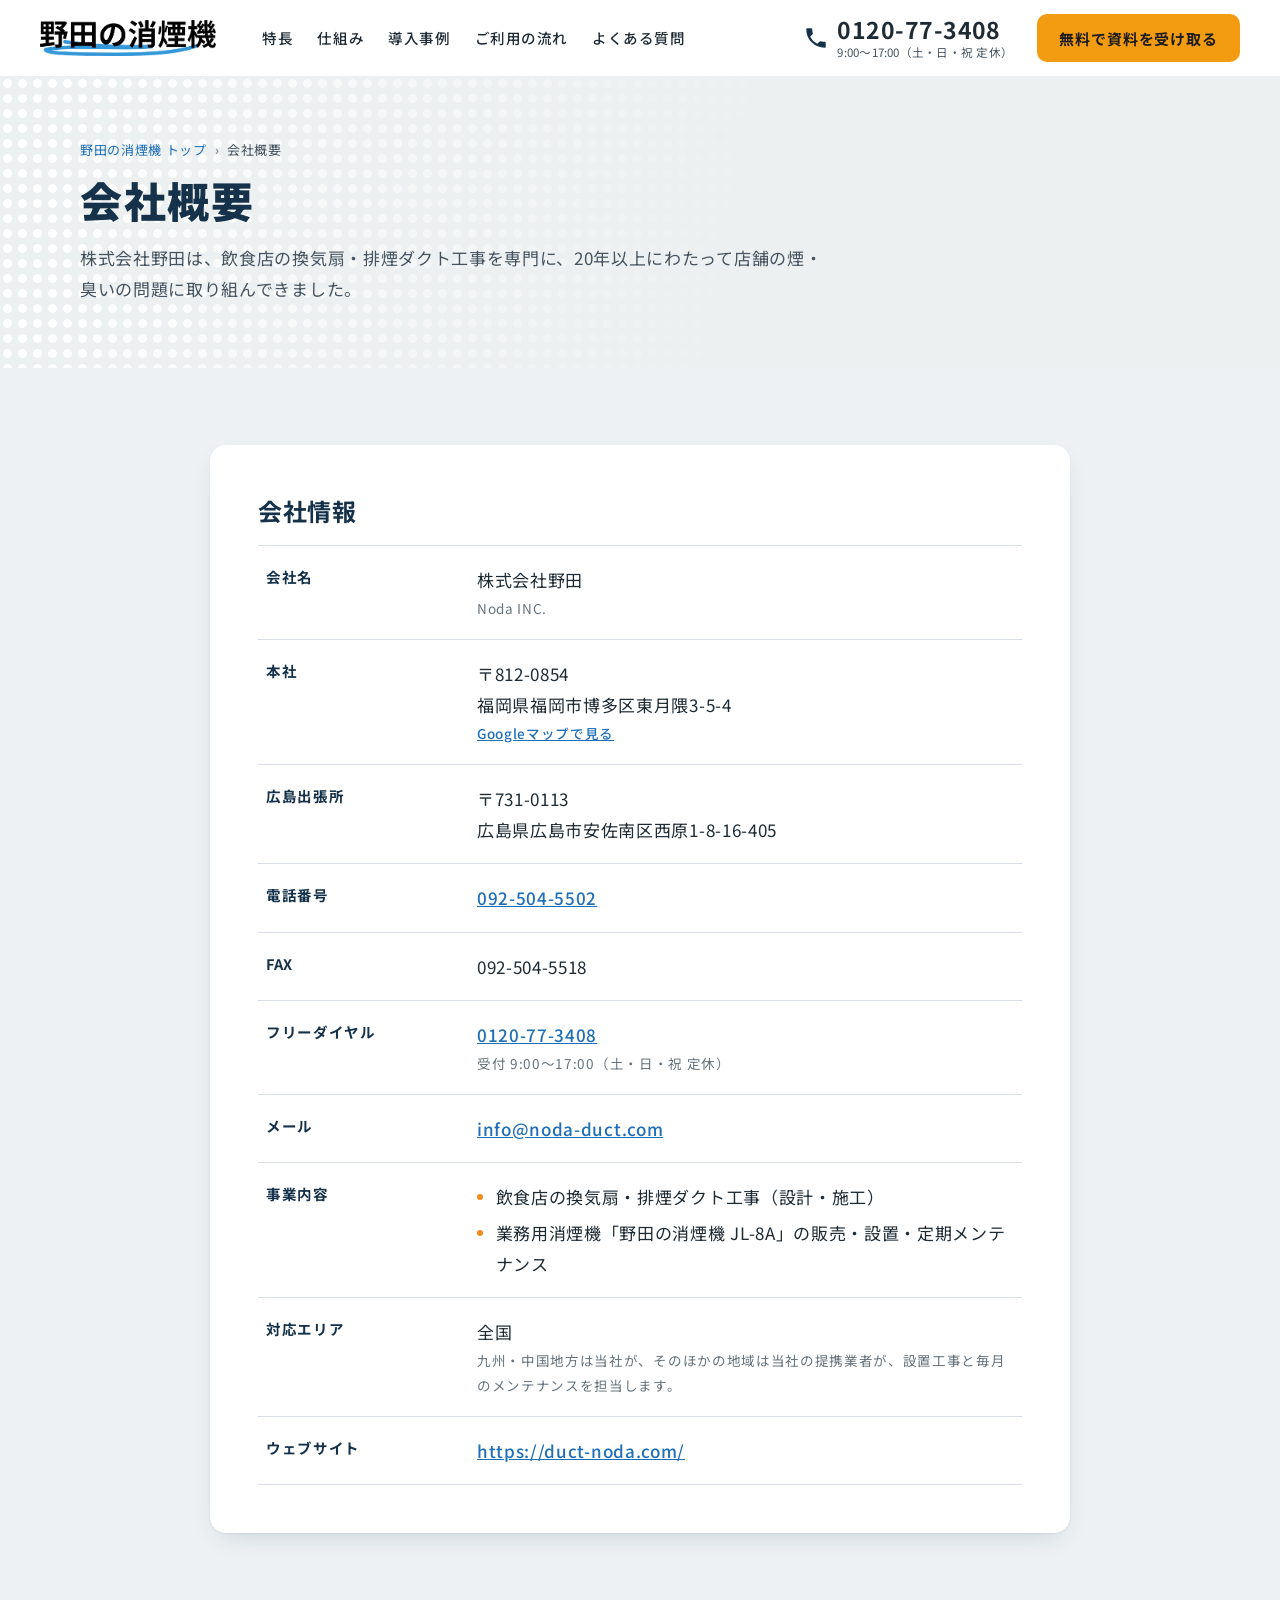
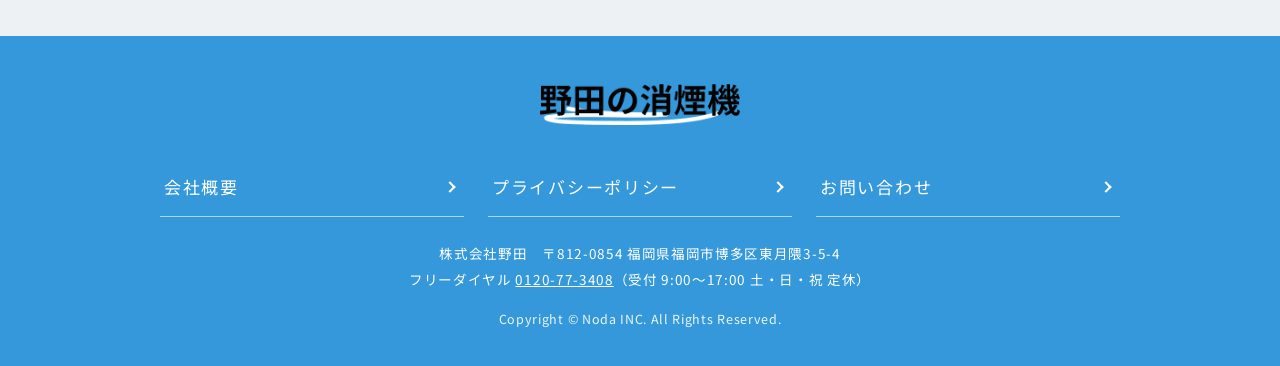
==== commit b902bf45: "挿絵を描き直し、フッターのロゴを現行LPと同じ見た目にする お悩みの人物写真と、絵柄がばらばらだったメリットの3枚を、色と線をそろえた 挿絵に置き換えた。あわせて、全国の提携業者による対応と広島出張所" ====
--- a/company/index.html
+++ b/company/index.html
@@ -4,7 +4,7 @@
 <meta charset="utf-8">
 <meta name="viewport" content="width=device-width, initial-scale=1, viewport-fit=cover">
 <title>会社概要｜野田の消煙機</title>
-<meta name="description" content="野田の消煙機を提供する株式会社野田の会社概要です。福岡を拠点に、飲食店の換気扇・排煙ダクト工事と消煙機の設置・メンテナンスを全国で行っています。">
+<meta name="description" content="野田の消煙機を提供する株式会社野田の会社概要です。福岡本社と広島出張所を拠点に、飲食店の換気扇・排煙ダクト工事と消煙機の設置・メンテナンスを行っています。">
 <link rel="canonical" href="https://shoenki.duct-noda.com/company/">
 <meta name="theme-color" content="#15324a">
 <meta name="format-detection" content="telephone=no">
@@ -13,7 +13,7 @@
 <meta property="og:type" content="website">
 <meta property="og:site_name" content="野田の消煙機">
 <meta property="og:title" content="会社概要｜野田の消煙機">
-<meta property="og:description" content="野田の消煙機を提供する株式会社野田の会社概要です。福岡を拠点に、飲食店の換気扇・排煙ダクト工事と消煙機の設置・メンテナンスを全国で行っています。">
+<meta property="og:description" content="野田の消煙機を提供する株式会社野田の会社概要です。福岡本社と広島出張所を拠点に、飲食店の換気扇・排煙ダクト工事と消煙機の設置・メンテナンスを行っています。">
 <meta property="og:url" content="https://shoenki.duct-noda.com/company/">
 <meta property="og:image" content="https://shoenki.duct-noda.com/assets/img/ogp.jpg">
 <meta name="twitter:card" content="summary_large_image">
@@ -87,7 +87,8 @@
       <h2 class="page__h2">会社情報</h2>
       <dl class="dtable">
         <div><dt>会社名</dt><dd>株式会社野田<small>Noda INC.</small></dd></div>
-        <div><dt>本社所在地</dt><dd>〒812-0854<br>福岡県福岡市博多区東月隈3-5-4<small><a href="https://www.google.com/maps/search/?api=1&query=福岡県福岡市博多区東月隈3-5-4" target="_blank" rel="noopener">Googleマップで見る</a></small></dd></div>
+        <div><dt>本社</dt><dd>〒812-0854<br>福岡県福岡市博多区東月隈3-5-4<small><a href="https://www.google.com/maps/search/?api=1&query=福岡県福岡市博多区東月隈3-5-4" target="_blank" rel="noopener">Googleマップで見る</a></small></dd></div>
+        <div><dt>広島出張所</dt><dd>〒731-0113<br>広島県広島市安佐南区西原1-8-16-405</dd></div>
         <div><dt>電話番号</dt><dd><a href="tel:0925045502">092-504-5502</a></dd></div>
         <div><dt>FAX</dt><dd>092-504-5518</dd></div>
         <div><dt>フリーダイヤル</dt><dd><a href="tel:0120773408">0120-77-3408</a><small>受付 9:00〜17:00（土・日・祝 定休）</small></dd></div>
@@ -96,7 +97,7 @@
           <li>飲食店の換気扇・排煙ダクト工事（設計・施工）</li>
           <li>業務用消煙機「野田の消煙機 JL-8A」の販売・設置・定期メンテナンス</li>
         </ul></dd></div>
-        <div><dt>対応エリア</dt><dd>全国<small>本社（福岡）から、店舗の所在地に合わせて対応します。</small></dd></div>
+        <div><dt>対応エリア</dt><dd>全国<small>九州・中国地方は当社が、そのほかの地域は当社の提携業者が、設置工事と毎月のメンテナンスを担当します。</small></dd></div>
         <div><dt>ウェブサイト</dt><dd><a href="https://duct-noda.com/" target="_blank" rel="noopener">https://duct-noda.com/</a></dd></div>
       </dl>
     </div>
@@ -107,7 +108,7 @@
 
 <footer class="ft">
   <div class="wrap">
-    <p class="ft__logo"><a href="../"><img src="../assets/img/logo.webp" alt="野田の消煙機 トップページへ" width="906" height="185" loading="lazy"></a></p>
+    <p class="ft__logo"><a href="../"><img src="../assets/img/logo-footer.webp" alt="野田の消煙機 トップページへ" width="440" height="90" loading="lazy"></a></p>
     <ul class="ft__links">
       <li><a href="../company/">会社概要</a></li>
       <li><a href="../privacypolicy/">プライバシーポリシー</a></li>
--- a/assets/css/site.css
+++ b/assets/css/site.css
@@ -220,7 +220,11 @@
 .worry { padding: 24px 24px 26px; border-top: 4px solid var(--navy); }
 .worry h3 { font-size: clamp(18px, 1.9vw, 21px); font-weight: 700; line-height: 1.5; letter-spacing: .02em; font-feature-settings: "palt"; color: var(--navy); }
 .worry p { margin-top: 10px; font-size: 15.5px; line-height: 1.85; color: var(--ink-2); }
-.problem__img { width: min(360px, 78%); margin: 40px auto 0; }
+.problem__map { max-width: 960px; margin: 0 auto clamp(28px, 4vw, 44px); border-radius: 18px; overflow: hidden; box-shadow: var(--shadow); }
+.illust { display: block; width: 100%; height: auto; }
+@media (max-width: 599px) { .problem__map { margin-inline: calc(var(--gutter) * -1); border-radius: 0; box-shadow: none; } }
+.worry h3:has(.worry__no) { position: relative; padding-left: 46px; }
+.worry__no { position: absolute; left: 0; top: -1px; display: grid; place-items: center; width: 34px; height: 34px; border-radius: 50%; background: var(--orange-2); color: #fff; font-size: 21px; font-weight: 700; line-height: 1; }
 
 /* the original's triangle notch into the navy section */
 .solution { padding-top: clamp(96px, 11vw, 150px); }
@@ -260,7 +264,7 @@
 @media (min-width: 900px) { .merits { grid-template-columns: repeat(3, minmax(0, 1fr)); gap: 24px; } }
 @media (min-width: 600px) and (max-width: 899px) { .merits { grid-template-columns: repeat(2, minmax(0, 1fr)); } }
 .merit-card { overflow: hidden; display: flex; flex-direction: column; }
-.merit-card img { width: 100%; aspect-ratio: 2 / 1; object-fit: cover; }
+.merit-card .illust { aspect-ratio: 2 / 1; }
 .merit-card__body { padding: 20px 22px 24px; }
 .merit-card h3 { font-size: 19px; font-weight: 700; line-height: 1.5; text-align: center; color: var(--navy); font-feature-settings: "palt"; }
 .dots { margin-top: 12px; }
@@ -308,6 +312,7 @@
 .step h3 { padding-top: 10px; font-size: clamp(19px, 2vw, 23px); font-weight: 700; line-height: 1.45; color: var(--navy); }
 .step p { margin-top: 8px; font-size: 15.5px; line-height: 1.9; color: var(--ink-2); }
 .step p a { color: var(--blue-ink); font-weight: 700; }
+.steps__note { margin-top: 20px; font-size: 14.5px; line-height: 1.8; color: var(--ink-2); }
 
 /* ---------- FAQ ---------- */
 .qas { display: grid; gap: 10px; }
@@ -406,8 +411,8 @@
 
 /* ---------- footer ---------- */
 .ft { padding: 48px 0 36px; background: var(--blue); color: #fff; text-align: center; }
-.ft__logo { display: inline-block; padding: 10px 16px; border-radius: 10px; background: #fff; }
-.ft__logo img { width: 180px; }
+.ft__logo { display: inline-block; }
+.ft__logo img { width: 200px; }
 .ft__links { display: grid; gap: 0; max-width: 960px; margin: 24px auto 0; text-align: left; }
 @media (min-width: 760px) { .ft__links { grid-template-columns: repeat(3, minmax(0, 1fr)); gap: 24px; } }
 .ft__links a { display: flex; align-items: center; justify-content: space-between; padding: 14px 4px; border-bottom: 1px solid rgba(255, 255, 255, .6); color: #fff; text-decoration: none; letter-spacing: .1em; }
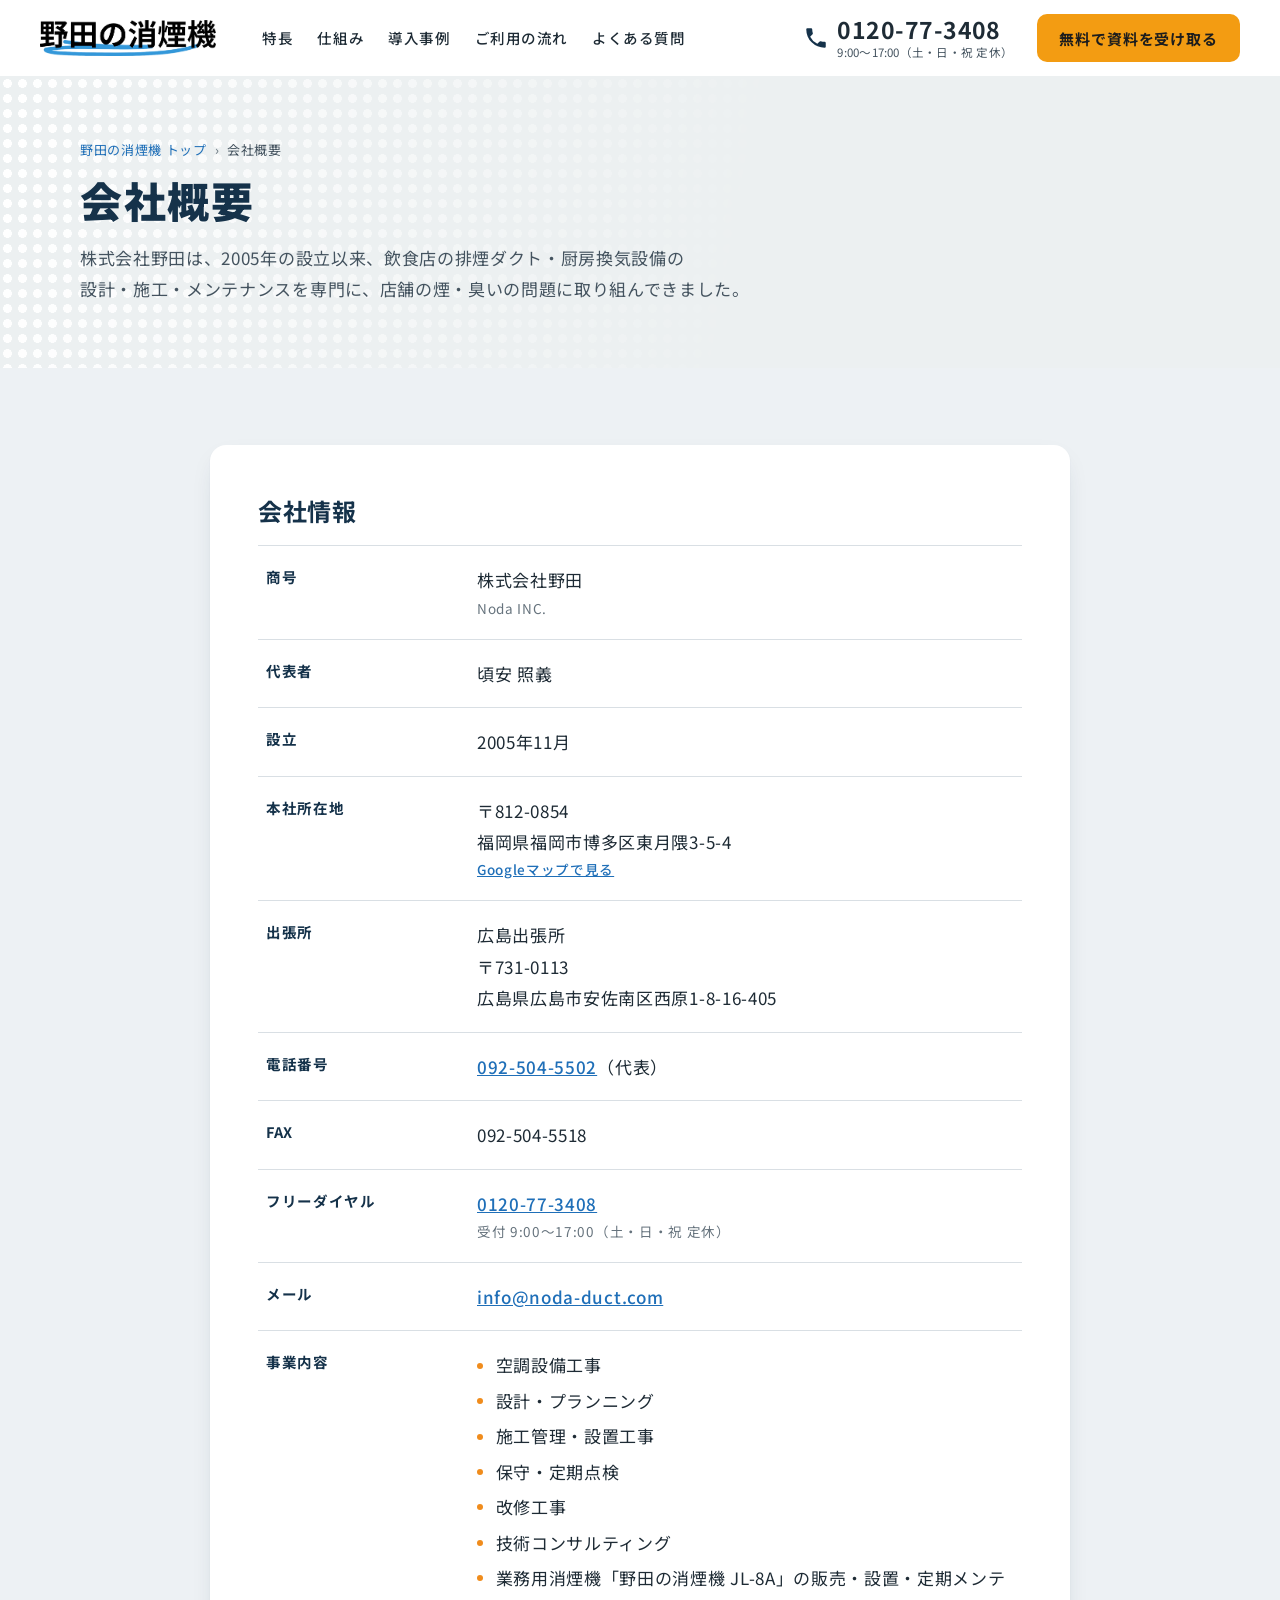
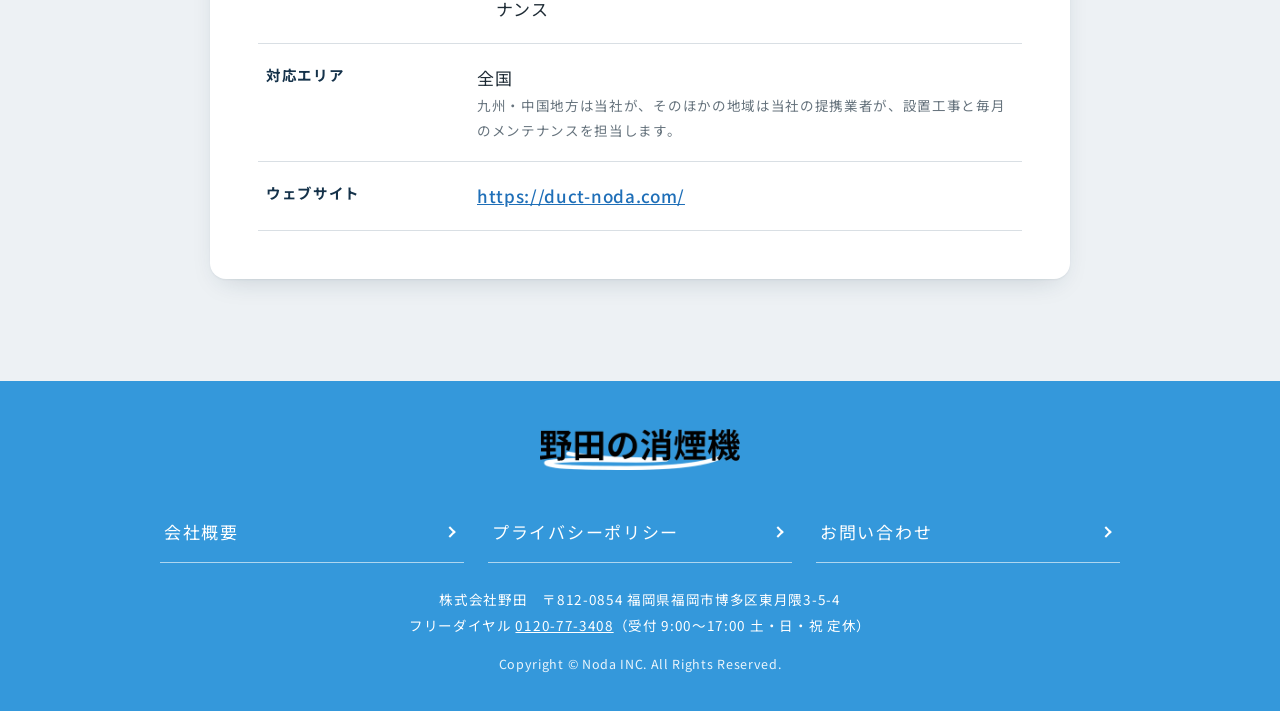
==== commit 23b59672: "会社概要とプライバシーポリシーを会社サイトの内容に合わせる - 会社概要に代表者（頃安 照義）と設立（2005年11月）を加え、項目名と事業内容を   会社サイト（duct-noda.com/comp" ====
--- a/company/index.html
+++ b/company/index.html
@@ -77,7 +77,7 @@
       <li aria-current="page">会社概要</li>
     </ol>
     <h1 class="pghd__ttl" id="pg-ttl">会社概要</h1>
-    <p class="pghd__lead">株式会社野田は、飲食店の換気扇・排煙ダクト工事を専門に、<span class="nb">20年以上にわたって</span>店舗の煙・臭いの問題に取り組んできました。</p>
+    <p class="pghd__lead">株式会社野田は、2005年の設立以来、<span class="nb">飲食店の排煙ダクト・厨房換気設備の</span><span class="nb">設計・施工・メンテナンスを専門に、</span><span class="nb">店舗の煙・臭いの問題に取り組んできました。</span></p>
   </div>
 </section>
 
@@ -86,15 +86,22 @@
     <div class="page__card">
       <h2 class="page__h2">会社情報</h2>
       <dl class="dtable">
-        <div><dt>会社名</dt><dd>株式会社野田<small>Noda INC.</small></dd></div>
-        <div><dt>本社</dt><dd>〒812-0854<br>福岡県福岡市博多区東月隈3-5-4<small><a href="https://www.google.com/maps/search/?api=1&query=福岡県福岡市博多区東月隈3-5-4" target="_blank" rel="noopener">Googleマップで見る</a></small></dd></div>
-        <div><dt>広島出張所</dt><dd>〒731-0113<br>広島県広島市安佐南区西原1-8-16-405</dd></div>
-        <div><dt>電話番号</dt><dd><a href="tel:0925045502">092-504-5502</a></dd></div>
+        <div><dt>商号</dt><dd>株式会社野田<small>Noda INC.</small></dd></div>
+        <div><dt>代表者</dt><dd>頃安 照義</dd></div>
+        <div><dt>設立</dt><dd>2005年11月</dd></div>
+        <div><dt>本社所在地</dt><dd>〒812-0854<br>福岡県福岡市博多区東月隈3-5-4<small><a href="https://www.google.com/maps/search/?api=1&query=福岡県福岡市博多区東月隈3-5-4" target="_blank" rel="noopener">Googleマップで見る</a></small></dd></div>
+        <div><dt>出張所</dt><dd>広島出張所<br>〒731-0113<br>広島県広島市安佐南区西原1-8-16-405</dd></div>
+        <div><dt>電話番号</dt><dd><a href="tel:0925045502">092-504-5502</a>（代表）</dd></div>
         <div><dt>FAX</dt><dd>092-504-5518</dd></div>
         <div><dt>フリーダイヤル</dt><dd><a href="tel:0120773408">0120-77-3408</a><small>受付 9:00〜17:00（土・日・祝 定休）</small></dd></div>
         <div><dt>メール</dt><dd><a href="mailto:info@noda-duct.com">info@noda-duct.com</a></dd></div>
         <div><dt>事業内容</dt><dd><ul>
-          <li>飲食店の換気扇・排煙ダクト工事（設計・施工）</li>
+          <li>空調設備工事</li>
+          <li>設計・プランニング</li>
+          <li>施工管理・設置工事</li>
+          <li>保守・定期点検</li>
+          <li>改修工事</li>
+          <li>技術コンサルティング</li>
           <li>業務用消煙機「野田の消煙機 JL-8A」の販売・設置・定期メンテナンス</li>
         </ul></dd></div>
         <div><dt>対応エリア</dt><dd>全国<small>九州・中国地方は当社が、そのほかの地域は当社の提携業者が、設置工事と毎月のメンテナンスを担当します。</small></dd></div>
@@ -124,7 +131,7 @@
     <svg class="ic" viewBox="0 0 24 24" aria-hidden="true"><path d="M6.6 10.8a15.1 15.1 0 0 0 6.6 6.6l2.2-2.2a1 1 0 0 1 1-.25 11.4 11.4 0 0 0 3.6.57 1 1 0 0 1 1 1V20a1 1 0 0 1-1 1A17 17 0 0 1 3 4a1 1 0 0 1 1-1h3.5a1 1 0 0 1 1 1c0 1.25.2 2.45.57 3.57a1 1 0 0 1-.25 1z"/></svg>お電話
   </a>
   <a class="fixbar__line" href="https://line.me/R/ti/p/@254bbzux" target="_blank" rel="noopener">
-    <svg class="ic" viewBox="0 0 24 24" aria-hidden="true"><path d="M12 3C6.5 3 2 6.6 2 11c0 3.9 3.5 7.2 8.3 7.9.3.1.8.2.9.5.1.3.1.7 0 1l-.1.9c0 .3-.2 1 .9.5s6-3.5 8.2-6C21.4 14.2 22 12.7 22 11c0-4.4-4.5-8-10-8z"/></svg>LINE
+    <img class="ic ic--line" src="../assets/img/line-icon.webp" width="24" height="24" alt="">LINE
   </a>
   <a class="fixbar__dl" href="../#download">無料で資料請求</a>
 </nav>
--- a/assets/css/site.css
+++ b/assets/css/site.css
@@ -220,9 +220,30 @@
 .worry { padding: 24px 24px 26px; border-top: 4px solid var(--navy); }
 .worry h3 { font-size: clamp(18px, 1.9vw, 21px); font-weight: 700; line-height: 1.5; letter-spacing: .02em; font-feature-settings: "palt"; color: var(--navy); }
 .worry p { margin-top: 10px; font-size: 15.5px; line-height: 1.85; color: var(--ink-2); }
-.problem__map { max-width: 960px; margin: 0 auto clamp(28px, 4vw, 44px); border-radius: 18px; overflow: hidden; box-shadow: var(--shadow); }
+.problem__map { max-width: 960px; margin: 0 auto clamp(28px, 4vw, 44px); border-radius: 18px; overflow: hidden; background: #eef4f9; box-shadow: var(--shadow); }
+@media (max-width: 599px) { .problem__map { margin-inline: calc(var(--gutter) * -1); border-radius: 0; box-shadow: none; } }
 .illust { display: block; width: 100%; height: auto; }
-@media (max-width: 599px) { .problem__map { margin-inline: calc(var(--gutter) * -1); border-radius: 0; box-shadow: none; } }
+/* the numbers in the street scene light up with their card */
+.map__no { --s: 1; transform-box: fill-box; transform-origin: center; transform: scale(var(--s)); transition: transform .35s var(--ease), opacity .25s; }
+@media (max-width: 599px) { .map__no { --s: 1.3; } }
+.map__no.is-on { --s: 1.22; }
+.problem__map.has-on .map__no:not(.is-on) { opacity: .35; }
+@media (prefers-reduced-motion: no-preference) {
+  .problem__map.is-ready:not(.is-in) .map__no { opacity: 0; }
+  .problem__map.is-in .map__no { animation: map-pop .55s var(--ease) backwards; }
+  .problem__map.is-in .map__no[data-no="2"] { animation-delay: .15s; }
+  .problem__map.is-in .map__no[data-no="3"] { animation-delay: .3s; }
+  .problem__map.is-in .map__no[data-no="4"] { animation-delay: .45s; }
+  .map__puff { transform-box: fill-box; animation: map-drift 7s ease-in-out infinite alternate paused; }
+  .problem__map.is-vis .map__puff { animation-play-state: running; }
+  .map__puff--2 { animation-delay: -2s; }
+  .map__puff--3 { animation-delay: -4s; }
+  .map__puff--4 { animation-delay: -6s; }
+}
+@keyframes map-pop { from { transform: scale(0); opacity: 0; } 60% { transform: scale(calc(var(--s) * 1.15)); opacity: 1; } to { transform: scale(var(--s)); } }
+@keyframes map-drift { from { transform: translate(-4px, 2px); } to { transform: translate(6px, -5px); } }
+.worry { transition: border-color .25s; }
+.worry.is-on { border-top-color: var(--orange-2); }
 .worry h3:has(.worry__no) { position: relative; padding-left: 46px; }
 .worry__no { position: absolute; left: 0; top: -1px; display: grid; place-items: center; width: 34px; height: 34px; border-radius: 50%; background: var(--orange-2); color: #fff; font-size: 21px; font-weight: 700; line-height: 1; }
 
@@ -264,7 +285,7 @@
 @media (min-width: 900px) { .merits { grid-template-columns: repeat(3, minmax(0, 1fr)); gap: 24px; } }
 @media (min-width: 600px) and (max-width: 899px) { .merits { grid-template-columns: repeat(2, minmax(0, 1fr)); } }
 .merit-card { overflow: hidden; display: flex; flex-direction: column; }
-.merit-card .illust { aspect-ratio: 2 / 1; }
+.merit-card img { width: 100%; aspect-ratio: 2 / 1; object-fit: cover; }
 .merit-card__body { padding: 20px 22px 24px; }
 .merit-card h3 { font-size: 19px; font-weight: 700; line-height: 1.5; text-align: center; color: var(--navy); font-feature-settings: "palt"; }
 .dots { margin-top: 12px; }
@@ -305,11 +326,30 @@
 .cases__note { margin-top: 36px; text-align: center; font-size: clamp(16px, 1.7vw, 19px); font-weight: 700; color: var(--navy); }
 
 /* ---------- flow ---------- */
-.steps { position: relative; display: grid; gap: 0; }
-.step { position: relative; display: grid; grid-template-columns: 56px minmax(0, 1fr); gap: 18px; padding: 22px 0 26px; border-bottom: 1px solid var(--line); }
-.step:last-child { border-bottom: 0; }
-.step__no { display: grid; place-items: center; width: 56px; height: 56px; border-radius: 50%; background: var(--blue-pale); color: var(--blue-ink); font-size: 32px; font-weight: 700; line-height: 1; }
-.step h3 { padding-top: 10px; font-size: clamp(19px, 2vw, 23px); font-weight: 700; line-height: 1.45; color: var(--navy); }
+/* The numbers sit on one rail. While scrolling, the blue line grows down the rail
+   (--p, 0–1, set by site.js) and each number lights up as the line reaches it.
+   Without the script everything shows lit, with the line drawn to the end. */
+.steps { --dot: 56px; --p: 1; --rail-top: calc(22px + var(--dot) / 2); --rail-len: calc(100% - 22px - var(--dot)); position: relative; display: grid; gap: 0;
+  background: linear-gradient(#d3dde6, #d3dde6) no-repeat calc(var(--dot) / 2 - 1.5px) var(--rail-top) / 3px var(--rail-len); }
+@media (max-width: 599px) { .steps { --dot: 48px; } }
+.steps::before { content: ""; position: absolute; left: calc(var(--dot) / 2 - 1.5px); top: var(--rail-top); width: 3px; height: var(--rail-len); border-radius: 3px; background: linear-gradient(var(--blue), var(--blue-ink)); transform-origin: top; transform: scaleY(var(--p)); }
+.steps::after { content: ""; position: absolute; left: calc(var(--dot) / 2 - 7px); top: calc(var(--rail-top) - 7px); width: 14px; height: 14px; border-radius: 50%; background: var(--orange-2); box-shadow: 0 0 0 4px rgba(240, 140, 28, .22), 0 0 16px 2px rgba(240, 140, 28, .45); transform: translateY(calc(var(--p) * var(--rail-len))); opacity: 0; transition: opacity .3s; }
+.steps.is-moving::after { opacity: 1; }
+.step { position: relative; display: grid; grid-template-columns: var(--dot) minmax(0, 1fr); gap: 18px; padding-top: 22px; }
+.step > div { padding-bottom: 26px; border-bottom: 1px solid var(--line); transition: opacity .5s var(--ease), transform .5s var(--ease); }
+.step:last-child > div { border-bottom: 0; }
+/* without the script, stop the rail at the last number */
+.steps:not([style]) .step:last-child { background: linear-gradient(transparent calc(22px + var(--dot) / 2), var(--bg-light) 0); }
+.step__no { position: relative; z-index: 1; display: grid; place-items: center; width: var(--dot); height: var(--dot); border-radius: 50%;
+  background: linear-gradient(145deg, var(--blue), var(--blue-ink)); color: #fff; font-size: calc(var(--dot) * .56); font-weight: 700; line-height: 1;
+  box-shadow: 0 0 0 6px rgba(52, 152, 219, .16), 0 10px 20px -10px rgba(31, 111, 184, .7);
+  transition: background .45s, color .45s, box-shadow .45s, transform .45s var(--ease); }
+.steps.is-ready .step:not(.is-on) .step__no { background: #fff; color: #91a6b8; box-shadow: inset 0 0 0 2px #d3dde6; transform: scale(.9); }
+.steps.is-ready .step:not(.is-on) > div { opacity: .5; transform: translateY(6px); }
+.step.is-on .step__no { animation: step-pop .5s var(--ease); }
+@keyframes step-pop { 50% { transform: scale(1.12); } }
+@media (prefers-reduced-motion: reduce) { .step > div, .step__no { transition: none; } .step.is-on .step__no { animation: none; } }
+.step h3 { padding-top: calc(var(--dot) / 2 - 18px); font-size: clamp(19px, 2vw, 23px); font-weight: 700; line-height: 1.45; color: var(--navy); }
 .step p { margin-top: 8px; font-size: 15.5px; line-height: 1.9; color: var(--ink-2); }
 .step p a { color: var(--blue-ink); font-weight: 700; }
 .steps__note { margin-top: 20px; font-size: 14.5px; line-height: 1.8; color: var(--ink-2); }
@@ -355,7 +395,8 @@
 .telbox b { font-size: 34px; line-height: 1.2; letter-spacing: .02em; }
 .telbox span { font-size: 12.5px; color: rgba(255, 255, 255, .72); }
 .linebtn { display: inline-flex; align-items: center; justify-content: center; gap: 10px; min-height: 54px; border-radius: var(--radius); background: var(--line-green); color: #fff; font-weight: 700; text-decoration: none; letter-spacing: .06em; }
-.linebtn .ic { width: 24px; height: 24px; }
+.linebtn .ic { width: 30px; height: 30px; }
+.ic--line { border-radius: 24%; box-shadow: 0 0 0 2px #fff; }
 
 .form-card { padding: clamp(22px, 3vw, 36px); border-radius: 16px; background: #fff; box-shadow: var(--shadow); }
 .form { display: grid; gap: 20px; }
@@ -470,9 +511,10 @@
 @media (min-width: 980px) { .ct__grid { grid-template-columns: minmax(0, 1fr) minmax(0, .62fr); gap: 48px; align-items: start; } .ct__side { position: sticky; top: calc(var(--hd-h) + 24px); } }
 .ct__side { display: grid; gap: 12px; }
 .ct__side-ttl { font-size: 15px; font-weight: 700; color: var(--ink-2); }
-.mailbox { display: grid; gap: 2px; padding: 14px 20px; border-radius: var(--radius); background: #fff; border: 1px solid var(--line); line-height: 1.5; }
-.mailbox small { font-size: 13px; color: var(--ink-3); }
-.mailbox a { font-size: 18px; font-weight: 700; color: var(--blue-ink); word-break: break-all; }
+.ct__notice { display: grid; gap: 6px; margin-bottom: 28px; padding: 16px 18px 16px 20px; border-left: 5px solid var(--orange-2); border-radius: 8px; background: var(--cream); font-size: 15px; line-height: 1.7; color: var(--ink-2); }
+.ct__notice-ttl { font-size: 16.5px; font-weight: 700; color: var(--navy); }
+.ct__notice-link { display: inline-flex; align-items: center; gap: 8px; justify-self: start; margin-top: 2px; color: var(--orange-ink); font-weight: 700; text-decoration: underline; text-underline-offset: 3px; }
+.ct__notice-link .arw { width: 7px; height: 7px; border-width: 2px; }
 .dlcard { display: grid; gap: 10px; margin-top: 8px; padding: 18px 20px; border-radius: var(--radius); background: var(--cream); border: 1px solid #f6d7ad; }
 .dlcard p { font-size: 15px; line-height: 1.7; }
 .dlcard .btn { justify-self: start; min-height: 44px; font-size: 15px; }
@@ -491,6 +533,7 @@
   .fixbar.is-hidden { transform: translateY(110%); }
   .fixbar a { display: flex; align-items: center; justify-content: center; gap: 6px; min-height: 48px; border-radius: 10px; font-size: 14.5px; font-weight: 700; text-decoration: none; letter-spacing: .04em; }
   .fixbar .ic { width: 20px; height: 20px; }
+  .fixbar .ic--line { width: 24px; height: 24px; }
   .fixbar__tel { background: var(--navy); color: #fff; }
   .fixbar__line { background: var(--line-green); color: #fff; }
   .fixbar__dl { background: linear-gradient(180deg, var(--orange-1), var(--orange-2)); color: #2a2a2a; font-size: 15.5px !important; }
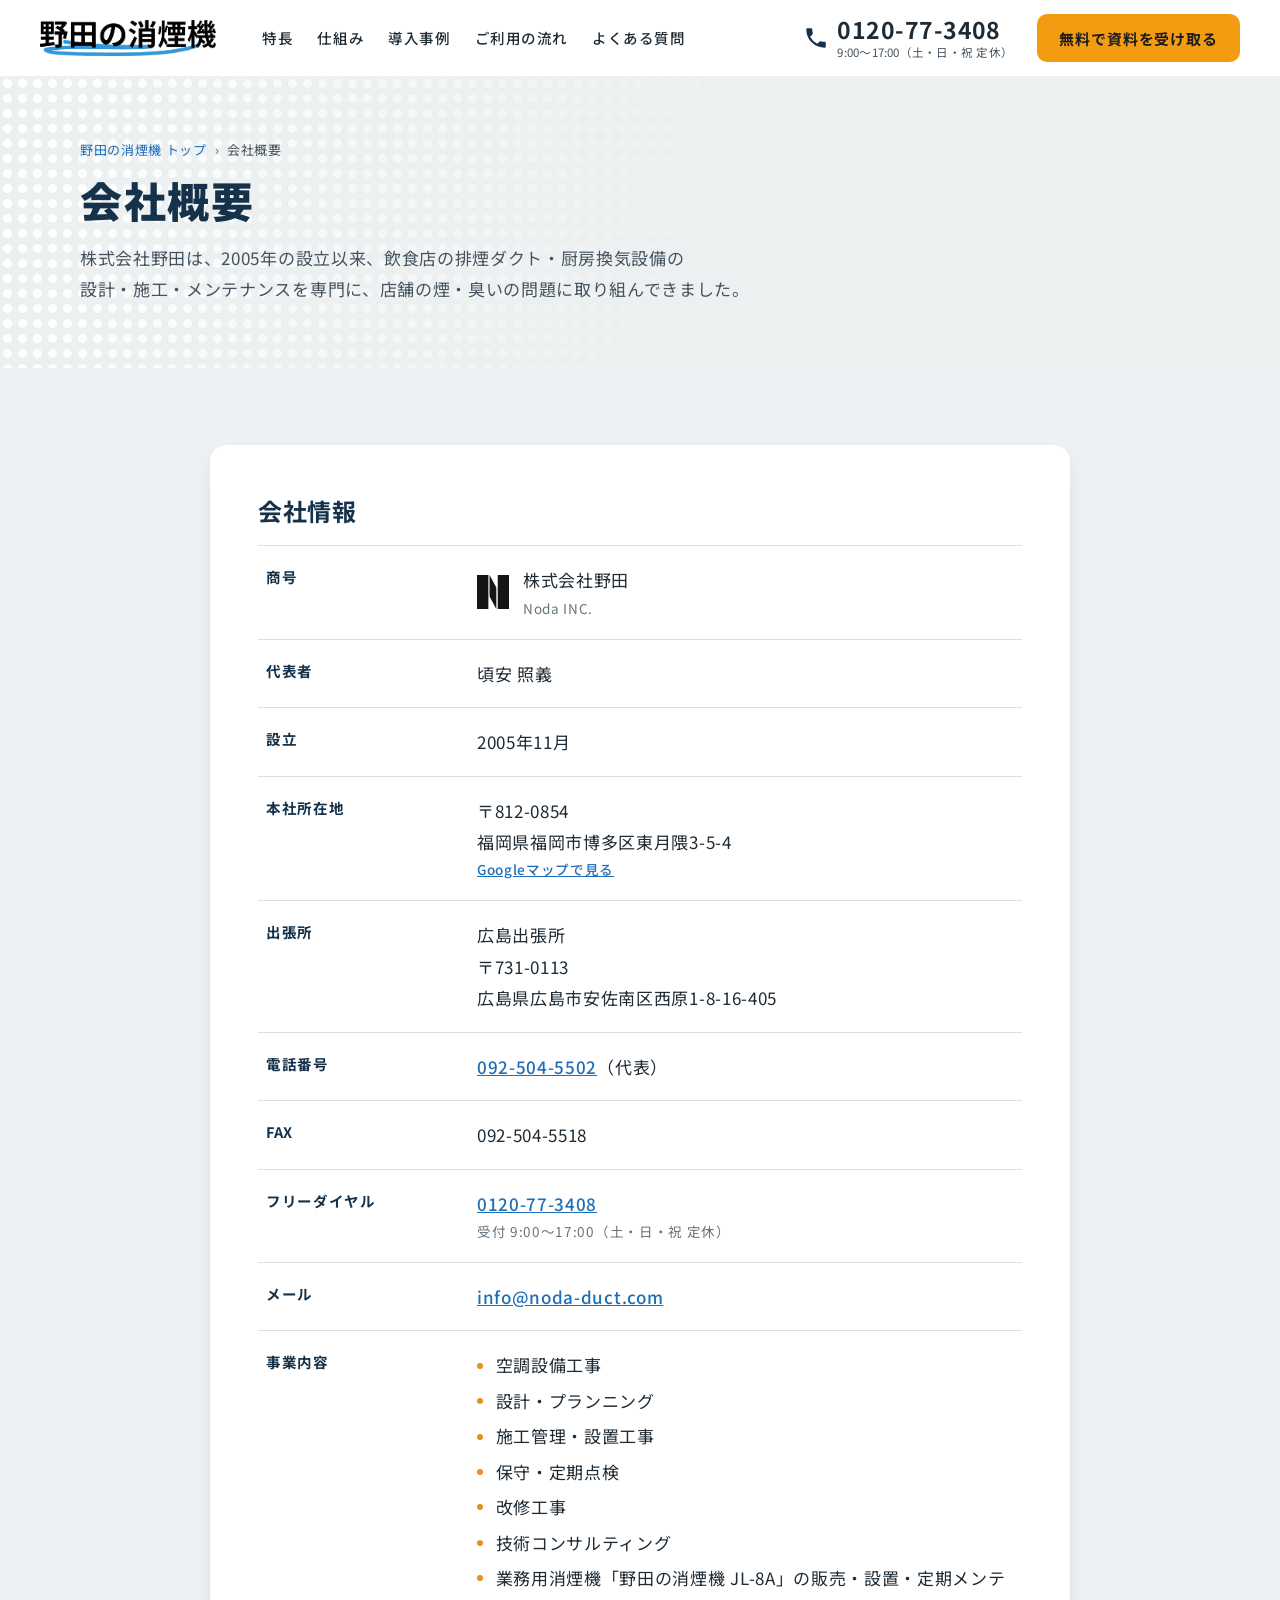
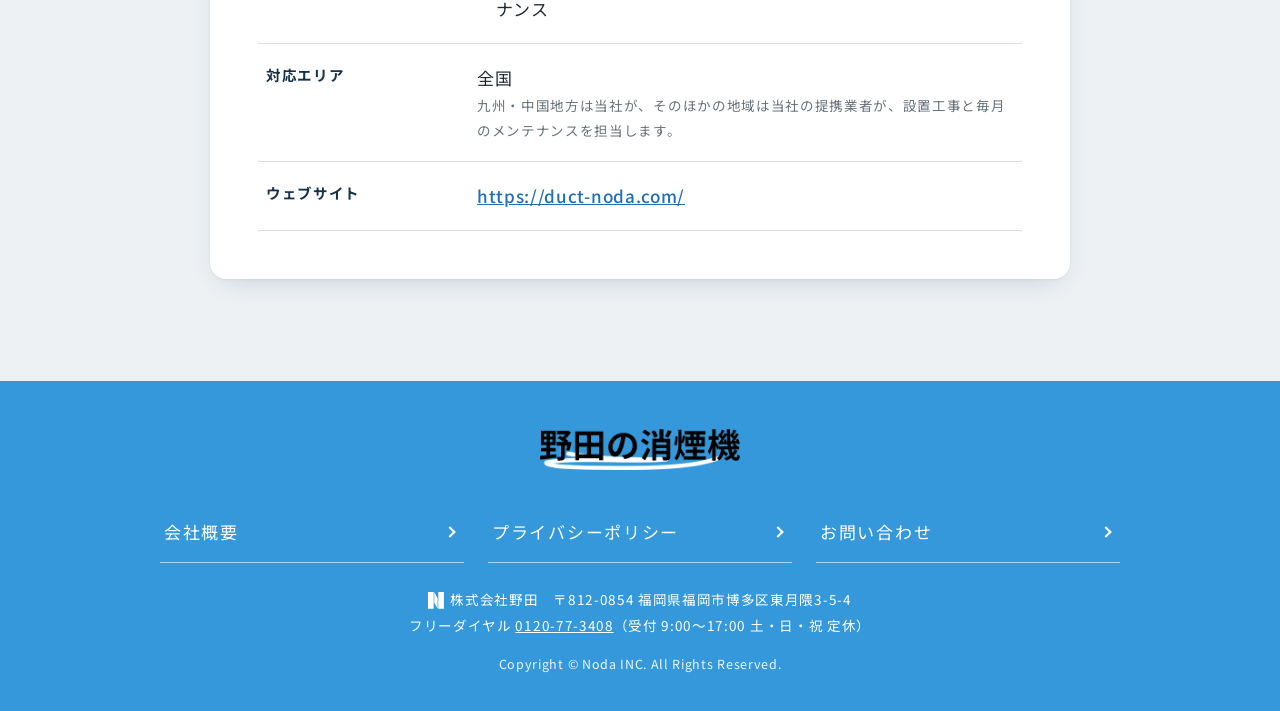
==== commit 722d1621: "会社ロゴ（Nマーク）をフッターと会社概要に入れる - 全ページのフッターで、社名「株式会社野田」の前にマークを置く - 会社概要の「商号」にマークを添える - 構造化データの会社ロゴを 512px の" ====
--- a/company/index.html
+++ b/company/index.html
@@ -86,7 +86,7 @@
     <div class="page__card">
       <h2 class="page__h2">会社情報</h2>
       <dl class="dtable">
-        <div><dt>商号</dt><dd>株式会社野田<small>Noda INC.</small></dd></div>
+        <div><dt>商号</dt><dd class="co-name"><svg class="mark co-name__mark" viewBox="0 0 270 285" aria-hidden="true"><path d="M0 0h96v285H0zM175 0h95v285h-95zM106 0l57 105v180l-57-105z"/></svg><span>株式会社野田<small>Noda INC.</small></span></dd></div>
         <div><dt>代表者</dt><dd>頃安 照義</dd></div>
         <div><dt>設立</dt><dd>2005年11月</dd></div>
         <div><dt>本社所在地</dt><dd>〒812-0854<br>福岡県福岡市博多区東月隈3-5-4<small><a href="https://www.google.com/maps/search/?api=1&query=福岡県福岡市博多区東月隈3-5-4" target="_blank" rel="noopener">Googleマップで見る</a></small></dd></div>
@@ -121,7 +121,7 @@
       <li><a href="../privacypolicy/">プライバシーポリシー</a></li>
       <li><a href="../contact/">お問い合わせ</a></li>
     </ul>
-    <address class="ft__addr"><span class="nb">株式会社野田</span>　<span class="nb">〒812-0854</span> <span class="nb">福岡県福岡市博多区東月隈3-5-4</span><br><span class="nb">フリーダイヤル <a href="tel:0120773408">0120-77-3408</a></span><span class="nb">（受付 9:00〜17:00 土・日・祝 定休）</span></address>
+    <address class="ft__addr"><span class="nb ft__co"><svg class="mark" viewBox="0 0 270 285" aria-hidden="true"><path d="M0 0h96v285H0zM175 0h95v285h-95zM106 0l57 105v180l-57-105z"/></svg>株式会社野田</span>　<span class="nb">〒812-0854</span> <span class="nb">福岡県福岡市博多区東月隈3-5-4</span><br><span class="nb">フリーダイヤル <a href="tel:0120773408">0120-77-3408</a></span><span class="nb">（受付 9:00〜17:00 土・日・祝 定休）</span></address>
     <p class="ft__copy">Copyright © Noda INC. All Rights Reserved.</p>
   </div>
 </footer>
--- a/assets/css/site.css
+++ b/assets/css/site.css
@@ -225,9 +225,10 @@
 .illust { display: block; width: 100%; height: auto; }
 /* the numbers in the street scene light up with their card */
 .map__no { --s: 1; transform-box: fill-box; transform-origin: center; transform: scale(var(--s)); transition: transform .35s var(--ease), opacity .25s; }
-@media (max-width: 599px) { .map__no { --s: 1.3; } }
+@media (max-width: 599px) { .map__no { --s: 1.3; } .map__cough { font-size: 22px; } }
 .map__no.is-on { --s: 1.22; }
 .problem__map.has-on .map__no:not(.is-on) { opacity: .35; }
+.map__flow, .map__cough { display: none; }   /* only shown when they can move */
 @media (prefers-reduced-motion: no-preference) {
   .problem__map.is-ready:not(.is-in) .map__no { opacity: 0; }
   .problem__map.is-in .map__no { animation: map-pop .55s var(--ease) backwards; }
@@ -239,7 +240,60 @@
   .map__puff--2 { animation-delay: -2s; }
   .map__puff--3 { animation-delay: -4s; }
   .map__puff--4 { animation-delay: -6s; }
-}
+
+  /* life in the scene: smoke keeps coming, the resident coughs, the owner sighs over the letter */
+  .map__flow, .map__cough { display: inline; }
+  .mv { transform-box: fill-box; }
+  .map__flow-p { transform-origin: center; animation: map-flow 7s linear infinite; }
+  .map__flow-p:nth-child(2) { animation-delay: -1s; }
+  .map__flow-p:nth-child(3) { animation-delay: -2s; }
+  .map__flow-p:nth-child(4) { animation-delay: -3s; }
+  .map__flow-p:nth-child(5) { animation-delay: -4s; }
+  .map__flow-p:nth-child(6) { animation-delay: -5s; }
+  .map__flow-p:nth-child(7) { animation-delay: -6s; }
+  .map__res-head { transform-origin: 50% 100%; animation: map-cough 4.6s ease-in-out infinite; }
+  .map__cough { transform-origin: center; animation: map-cough-txt 4.6s ease-out infinite; }
+  .map__stink { animation: map-stink 2.6s ease-out infinite; }
+  .map__stink:nth-child(2) { animation-delay: -.9s; }
+  .map__stink:nth-child(3) { animation-delay: -1.7s; }
+  .map__wash { transform-origin: 50% 0; animation: map-sway 2.8s ease-in-out infinite alternate; }
+  .map__wash--2 { animation-delay: -.7s; }
+  .map__wash--3 { animation-delay: -1.5s; animation-duration: 2.2s; }
+  .map__wash--4 { animation-delay: -2.1s; animation-duration: 3.4s; }
+  .map__owner-head { transform-origin: 50% 100%; animation: map-sigh 5.2s ease-in-out infinite; }
+  .map__sweat { animation: map-sweat 2.6s ease-in infinite; }
+  .map__letter { transform-origin: 50% 0; animation: map-tremble 2.4s ease-in-out infinite; }
+  .map__lantern { transform-origin: 50% 0; animation: map-swing 3.2s ease-in-out infinite alternate; }
+  .map__plant { transform-origin: 50% 100%; animation: map-swing 4.2s ease-in-out infinite alternate; }
+  .map__drip { animation: map-drip 3s ease-in infinite; }
+  .map__drip:nth-child(2) { animation-delay: -1s; }
+  .map__drip:nth-child(3) { animation-delay: -2s; }
+  .map__cloud { animation: map-cloud 18s ease-in-out infinite alternate; }
+  .map__cloud--2 { animation-duration: 23s; animation-delay: -9s; }
+  .mv { animation-play-state: paused; }
+  .problem__map.is-vis .mv { animation-play-state: running; }
+}
+@keyframes map-flow {
+  0% { transform: translate(0, 0) scale(.4); opacity: 0; }
+  6% { opacity: .7; }
+  14% { transform: translate(58px, -36px) scale(1); }
+  27% { transform: translate(122px, -58px) scale(1.3); }
+  43% { transform: translate(202px, -72px) scale(1.6); }
+  60% { transform: translate(290px, -72px) scale(1.8); opacity: .55; }
+  76% { transform: translate(370px, -64px) scale(1.95); }
+  90% { transform: translate(440px, -68px) scale(2.05); opacity: .25; }
+  100% { transform: translate(488px, -74px) scale(2.1); opacity: 0; }
+}
+@keyframes map-cough { 0%, 60% { transform: rotate(0); } 64% { transform: rotate(-7deg); } 68% { transform: rotate(2deg); } 72% { transform: rotate(-6deg); } 77% { transform: rotate(1deg); } 83%, 100% { transform: rotate(0); } }
+@keyframes map-cough-txt { 0%, 61% { opacity: 0; transform: translate(5px, 4px) scale(.7); } 65% { opacity: 1; transform: translate(0, 0) scale(1.08); } 69% { transform: scale(1); } 84% { opacity: 1; transform: translate(-3px, -5px); } 92%, 100% { opacity: 0; transform: translate(-5px, -8px); } }
+@keyframes map-stink { 0% { opacity: 0; transform: translateY(5px); } 35% { opacity: 1; } 100% { opacity: 0; transform: translateY(-9px); } }
+@keyframes map-sway { from { transform: rotate(-4deg); } to { transform: rotate(4deg); } }
+@keyframes map-sigh { 0%, 38% { transform: rotate(0); } 50%, 72% { transform: rotate(-6deg) translateY(1px); } 84%, 100% { transform: rotate(0); } }
+@keyframes map-sweat { 0%, 25% { opacity: 0; transform: translate(0, -2px); } 38% { opacity: 1; transform: translate(0, 0); } 78% { opacity: 1; transform: translate(1px, 8px); } 92%, 100% { opacity: 0; transform: translate(1px, 12px); } }
+@keyframes map-tremble { 0%, 52%, 100% { transform: rotate(0); } 56% { transform: rotate(-1.6deg); } 60% { transform: rotate(1.4deg); } 64% { transform: rotate(-1.2deg); } 68% { transform: rotate(.8deg); } 72% { transform: rotate(0); } }
+@keyframes map-swing { from { transform: rotate(-3deg); } to { transform: rotate(3deg); } }
+@keyframes map-drip { 0% { opacity: 0; transform: translateY(-3px); } 12% { opacity: 1; } 70% { opacity: 1; transform: translateY(11px); } 100% { opacity: 0; transform: translateY(16px); } }
+@keyframes map-cloud { from { transform: translateX(0); } to { transform: translateX(26px); } }
 @keyframes map-pop { from { transform: scale(0); opacity: 0; } 60% { transform: scale(calc(var(--s) * 1.15)); opacity: 1; } to { transform: scale(var(--s)); } }
 @keyframes map-drift { from { transform: translate(-4px, 2px); } to { transform: translate(6px, -5px); } }
 .worry { transition: border-color .25s; }
@@ -256,17 +310,42 @@
 
 /* ---------- solution (navy) ---------- */
 .solution__grid { display: grid; gap: 40px; }
-@media (min-width: 980px) { .solution__grid { grid-template-columns: minmax(0, 1.08fr) minmax(0, 1fr); gap: 56px; align-items: start; } }
+@media (min-width: 980px) { .solution__grid { grid-template-columns: minmax(0, 1.12fr) minmax(0, 1fr); gap: 56px; align-items: start; } }
+.solution__side { display: grid; gap: 24px; }
+/* phones & tablets: title → lead → photo → features → video */
+@media (max-width: 979px) {
+  .solution__grid { display: flex; flex-direction: column; gap: 0; }
+  .solution__main, .solution__side { display: contents; }
+  .solution__ttl { order: 1; }
+  .solution__lead { order: 2; }
+  .product { order: 3; margin-top: 28px; }
+  .feats { order: 4; }
+  .video { order: 5; margin-top: 28px; }
+}
+@media (min-width: 600px) and (max-width: 979px) { .product, .video { width: 100%; max-width: 560px; margin-inline: auto; } }
 .solution__ttl { font-size: clamp(24px, 3vw, 36px); font-weight: 700; line-height: 1.5; letter-spacing: .03em; font-feature-settings: "palt"; }
 .solution__lead { margin-top: 18px; font-size: clamp(15px, 1.5vw, 17px); line-height: 1.9; color: rgba(255, 255, 255, .88); }
 .feats { display: grid; gap: 12px; margin-top: 28px; }
-@media (min-width: 600px) and (max-width: 979px) { .feats { grid-template-columns: repeat(2, minmax(0, 1fr)); } }
-.feat { padding: 20px 22px; color: var(--ink); }
-.feat h3 { font-size: 19px; font-weight: 700; line-height: 1.45; color: var(--navy); }
-.feat h3 em { font-style: normal; font-family: var(--num); font-size: 1.3em; letter-spacing: 0; color: var(--orange-ink); }
-.feat p { margin-top: 6px; font-size: 15px; line-height: 1.8; color: var(--ink-2); }
-
-.video { border-radius: 16px; overflow: hidden; background: #fff; color: var(--ink); box-shadow: 0 24px 40px -24px rgba(0, 0, 0, .6); }
+@media (min-width: 600px) { .feats { grid-template-columns: repeat(2, minmax(0, 1fr)); } }
+.feat { display: flex; flex-direction: column; gap: 8px; padding: 18px 22px 20px; color: var(--ink); }
+.feat h3 { display: flex; flex-wrap: wrap; align-items: baseline; gap: 2px 10px; line-height: 1.35; }
+.feat__key { font-size: 24px; font-weight: 700; line-height: 44px; color: var(--navy); letter-spacing: .02em; font-feature-settings: "palt"; }
+.feat__key b { margin: 0 1px 0 3px; font-size: 1.7em; font-weight: 700; line-height: 0; color: var(--orange-ink); }
+.feat__pre { font-size: 15px; line-height: 0; }
+.feat__unit { font-size: 1.1em; font-weight: 700; line-height: 0; color: var(--orange-ink); }
+.feat__t { font-size: 16px; font-weight: 700; color: var(--ink); }
+.feat p { font-size: 14.5px; line-height: 1.8; color: var(--ink-2); word-break: auto-phrase; text-wrap: pretty; }
+@media (min-width: 600px) {
+  .feat::before { content: ""; width: 28px; height: 3px; border-radius: 2px; background: var(--orange); }
+  .feat h3 { flex-direction: column; align-items: flex-start; gap: 2px; }
+}
+
+/* photo and video share one card treatment */
+.product, .video { border-radius: 16px; overflow: hidden; background: #fff; color: var(--ink); box-shadow: 0 24px 40px -24px rgba(0, 0, 0, .6); }
+.product img { display: block; width: 100%; height: auto; }
+.product figcaption, .video figcaption { padding: 12px 18px 14px; text-align: center; font-size: 14px; line-height: 1.6; color: var(--ink-2); }
+.product figcaption, .video figcaption b { font-size: 16px; font-weight: 700; color: var(--navy); }
+.video figcaption b { display: block; }
 .video__frame { position: relative; aspect-ratio: 16 / 9; background: #0b1a27; }
 .video__frame iframe { position: absolute; inset: 0; width: 100%; height: 100%; border: 0; }
 .video__play { position: absolute; inset: 0; display: block; width: 100%; padding: 0; border: 0; background: #0b1a27; cursor: pointer; }
@@ -274,11 +353,6 @@
 .video__play:hover img { opacity: 1; }
 .video__icon { position: absolute; left: 50%; top: 50%; width: 76px; height: 54px; margin: -27px 0 0 -38px; border-radius: 14px; background: #e62117; box-shadow: 0 6px 18px rgba(0, 0, 0, .35); }
 .video__icon::after { content: ""; position: absolute; left: 31px; top: 15px; border-left: 20px solid #fff; border-top: 12px solid transparent; border-bottom: 12px solid transparent; }
-.video figcaption { padding: 14px 18px 16px; text-align: center; font-size: 14px; line-height: 1.6; color: var(--ink-2); }
-.video figcaption b { display: block; font-size: 16px; color: var(--navy); }
-.product { margin: 28px auto 0; max-width: 460px; text-align: center; }
-.product img { border-radius: 12px; }
-.product figcaption { margin-top: 12px; font-size: 15px; font-weight: 700; }
 
 /* ---------- merits ---------- */
 .merits { display: grid; gap: 20px; }
@@ -355,26 +429,121 @@
 .steps__note { margin-top: 20px; font-size: 14.5px; line-height: 1.8; color: var(--ink-2); }
 
 /* ---------- FAQ ---------- */
+.faq__grid { display: grid; gap: 28px; }
+.faq__side { display: contents; }
+.faq__nav { order: 0; }
+.faq__body { order: 1; display: grid; gap: clamp(36px, 4.5vw, 52px); min-width: 0; }
+.faq__ask { order: 2; }
+
+/* categories: 2×2 chips on phones, a sticky index beside the list on wide screens */
+.faq__nav ul { display: grid; grid-template-columns: repeat(2, minmax(0, 1fr)); gap: 8px; list-style: none; }
+.faq__cat {
+  display: grid; grid-template-columns: auto minmax(0, 1fr) auto; align-items: center; gap: 8px;
+  min-height: 48px; padding: 8px 12px; border: 1px solid var(--navy-line); border-radius: 10px;
+  background: rgba(255, 255, 255, .05); color: rgba(255, 255, 255, .88); text-decoration: none;
+  font-size: 14px; font-weight: 700; line-height: 1.35; letter-spacing: .02em; font-feature-settings: "palt";
+  transition: background .2s, border-color .2s, color .2s;
+}
+.faq__cat-no { font-size: 17px; font-weight: 700; color: var(--orange-1); }
+.faq__cat-n { display: none; font-size: 11.5px; font-weight: 500; color: rgba(255, 255, 255, .6); white-space: nowrap; }
+.faq__cat-n b { margin-right: 1px; font-size: 15px; color: rgba(255, 255, 255, .85); }
+
+/* group heading: number, name, hairline */
+.faq__h { display: flex; align-items: center; gap: 12px; margin-bottom: 14px; font-size: clamp(17px, 1.7vw, 19px); font-weight: 700; letter-spacing: .06em; color: #fff; }
+.faq__h::after { content: ""; flex: 1; height: 1px; background: var(--navy-line); }
+.faq__h-no { font-size: 1.35em; color: var(--orange-1); }
+
+/* question card */
 .qas { display: grid; gap: 10px; }
-.qa { border-radius: 10px; background: #fff; color: var(--ink); overflow: hidden; }
+.qa { --mk: 32px; position: relative; border-radius: 12px; background: #fff; color: var(--ink); interpolate-size: allow-keywords; transition: box-shadow .25s var(--ease); }
+.qa[open] { box-shadow: inset 4px 0 0 var(--orange), 0 14px 30px -18px rgba(0, 0, 0, .55); }
 .qa summary {
-  display: grid; grid-template-columns: 32px minmax(0, 1fr) 24px; align-items: center; gap: 12px;
-  padding: 16px 18px; cursor: pointer; list-style: none;
-  font-size: 16px; font-weight: 700; line-height: 1.6; letter-spacing: .03em; font-feature-settings: "palt";
+  display: grid; grid-template-columns: var(--mk) minmax(0, 1fr) 30px; align-items: center; gap: 12px;
+  padding: 14px 14px 14px 16px; border-radius: 12px; cursor: pointer; list-style: none;
+  font-size: 15.5px; font-weight: 700; line-height: 1.6; letter-spacing: .03em; font-feature-settings: "palt";
 }
 .qa summary::-webkit-details-marker { display: none; }
-.qa summary:hover { background: #f5f8fa; }
-.qa__q { display: grid; place-items: center; width: 32px; height: 32px; border-radius: 50%; background: var(--navy); color: #fff; font-family: var(--num); font-size: 19px; font-weight: 700; line-height: 1; letter-spacing: 0; }
-.qa summary i { position: relative; width: 24px; height: 24px; }
-.qa summary i::before, .qa summary i::after { content: ""; position: absolute; left: 5px; right: 5px; top: 11px; height: 2.5px; border-radius: 2px; background: var(--navy); transition: transform .25s var(--ease); }
+.qa__t { text-wrap: pretty; transition: color .2s; }
+.qa__q, .qa__mk {
+  display: grid; place-items: center; width: var(--mk); height: var(--mk); border-radius: 8px;
+  font-family: var(--num); font-size: 19px; font-weight: 700; line-height: 1; letter-spacing: 0;
+}
+.qa__q { background: var(--blue-pale); color: var(--navy); transition: background .25s, color .25s; }
+.qa[open] .qa__q { background: var(--navy); color: #fff; }
+.qa summary i { position: relative; width: 30px; height: 30px; border: 1.5px solid var(--line); border-radius: 50%; transition: background .25s, border-color .25s; }
+.qa summary i::before, .qa summary i::after { content: ""; position: absolute; left: 8px; right: 8px; top: calc(50% - 1px); height: 2px; border-radius: 2px; background: var(--navy); transition: transform .3s var(--ease), background .25s; }
 .qa summary i::after { transform: rotate(90deg); }
+.qa[open] summary i { background: var(--navy); border-color: var(--navy); }
+.qa[open] summary i::before, .qa[open] summary i::after { background: #fff; }
 .qa[open] summary i::after { transform: rotate(0); }
-.qa__a { padding: 0 20px 20px 62px; }
-.qa__a p { font-size: 15.5px; line-height: 1.9; color: var(--ink-2); }
+
+/* answer */
+.qa__a { display: grid; grid-template-columns: var(--mk) minmax(0, 1fr); gap: 12px; margin: 0 14px 0 16px; padding: 16px 0 20px; border-top: 1px dashed #c9d3db; }
+.qa__mk { background: var(--cream); color: var(--orange-ink); }
+.qa__txt { padding-top: 2px; }
+.qa__a p { font-size: 15px; line-height: 1.9; color: var(--ink-2); }
 .qa__a p + p { margin-top: 8px; }
 .qa__a a { color: var(--blue-ink); font-weight: 700; }
-.qa__a strong { color: var(--ink); }
-@media (min-width: 900px) { .qa summary { font-size: 17px; padding: 18px 22px; } }
+.qa__a strong { color: var(--ink); background: linear-gradient(transparent 62%, #ffe2b3 62%); }
+
+@media (hover: hover) {
+  .qa summary:hover .qa__t { color: var(--blue-ink); }
+  .qa summary:hover i { border-color: var(--navy); }
+  .faq__cat:hover { background: rgba(255, 255, 255, .1); color: #fff; }
+  .faq__ask-btn:hover { filter: brightness(.96); transform: translateY(-1px); }
+}
+/* the answer slides open where the browser can animate <details> */
+@supports selector(::details-content) {
+  .qa::details-content { block-size: 0; overflow: clip; transition: block-size .35s var(--ease), content-visibility .35s allow-discrete; }
+  .qa[open]::details-content { block-size: auto; }
+}
+@media (prefers-reduced-motion: reduce) { .qa::details-content { transition: none; } }
+
+/* not answered here: phone, form, LINE */
+.faq__ask { padding: 22px 20px; border: 1px solid var(--navy-line); border-radius: 14px; background: rgba(255, 255, 255, .05); text-align: center; }
+.faq__ask-ttl { font-size: 15.5px; font-weight: 700; line-height: 1.6; letter-spacing: .04em; }
+.faq__ask-tel { display: flex; flex-direction: column; align-items: center; margin: 12px 0 16px; color: #fff; text-decoration: none; line-height: 1.35; }
+.faq__ask-lbl { font-size: 12px; color: rgba(255, 255, 255, .7); letter-spacing: .1em; }
+.faq__ask-tel b { font-size: 34px; letter-spacing: .02em; }
+.faq__ask-tel small { font-size: 12px; color: rgba(255, 255, 255, .7); }
+.faq__ask-btns { display: grid; gap: 10px; }
+.faq__ask-btn { display: flex; align-items: center; justify-content: center; gap: 10px; min-height: 50px; padding: 8px 16px; border-radius: 10px; background: #fff; color: var(--navy); font-size: 15px; font-weight: 700; letter-spacing: .04em; text-decoration: none; transition: filter .2s, transform .2s var(--ease); }
+.faq__ask-btn .arw { width: 7px; height: 7px; border-width: 2px; }
+.faq__ask-btn--line { background: var(--line-green); color: #fff; }
+.faq__ask-btn--line .ic { width: 24px; height: 24px; }
+
+@media (max-width: 359px) { .faq__cat { gap: 6px; padding: 8px 10px; font-size: 13px; } }
+@media (min-width: 600px) {
+  .faq__nav ul { grid-template-columns: repeat(2, minmax(0, 1fr)); }
+  .faq__cat-n { display: block; }
+  .faq__ask-btns { grid-template-columns: repeat(2, minmax(0, 1fr)); }
+  .qa { --mk: 38px; }
+  .qa summary { grid-template-columns: var(--mk) minmax(0, 1fr) 32px; gap: 14px; padding: 16px 16px 16px 18px; font-size: 16px; }
+  .qa summary i { width: 32px; height: 32px; }
+  .qa summary i::before, .qa summary i::after { left: 9px; right: 9px; }
+  .qa__q, .qa__mk { border-radius: 10px; font-size: 22px; }
+  .qa__a { gap: 14px; margin: 0 16px 0 18px; padding: 18px 0 22px; }
+  .qa__txt { padding-top: 4px; }
+  .qa__a p { font-size: 15.5px; }
+}
+@media (min-width: 900px) {
+  .qa { --mk: 40px; }
+  .qa summary { font-size: 17px; padding: 18px 20px 18px 22px; }
+  .qa__a { margin: 0 20px 0 22px; }
+  .qa__a p { font-size: 16px; }
+}
+@media (min-width: 1000px) {
+  .faq__grid { grid-template-columns: 272px minmax(0, 1fr); gap: 28px 56px; align-items: start; }
+  .faq__side { display: grid; gap: 24px; position: sticky; top: calc(var(--hd-h) + 28px); }
+  .faq__nav ul { grid-template-columns: 1fr; gap: 0; border-top: 1px solid var(--navy-line); }
+  .faq__cat { min-height: 60px; padding: 10px 6px 10px 18px; border: 0; border-bottom: 1px solid var(--navy-line); border-radius: 0; background: none; font-size: 15.5px; gap: 12px; position: relative; }
+  .faq__cat::before { content: ""; position: absolute; left: 0; top: 14px; bottom: 14px; width: 3px; border-radius: 2px; background: var(--orange); transform: scaleY(0); transition: transform .3s var(--ease); }
+  .faq__cat.is-cur { color: #fff; }
+  .faq__cat.is-cur::before { transform: scaleY(1); }
+  .faq__ask { padding: 22px 18px; }
+  .faq__ask-tel b { font-size: 30px; }
+  .faq__ask-btns { grid-template-columns: 1fr; }
+}
 
 /* ---------- download form ---------- */
 .dl__grid { display: grid; gap: 28px; }
@@ -461,6 +630,9 @@
 .ft__links a:hover { background: rgba(255, 255, 255, .08); }
 .ft__addr { margin-top: 24px; font-style: normal; font-size: 13.5px; line-height: 1.9; }
 .ft__addr a { color: #fff; }
+/* company mark (株式会社野田) */
+.mark { display: inline-block; width: .947em; height: 1em; fill: currentColor; }
+.ft__co .mark { width: 1.18em; height: 1.25em; margin-right: .45em; vertical-align: -.28em; }
 .ft__copy { margin-top: 14px; font-size: 12.5px; opacity: .9; }
 
 /* ---------- sub pages (会社概要・プライバシーポリシー・お問い合わせ) ---------- */
@@ -494,6 +666,8 @@
 .dtable dd li { position: relative; padding-left: 1.1em; }
 .dtable dd li::before { content: ""; position: absolute; left: 0; top: .78em; width: 6px; height: 6px; border-radius: 50%; background: var(--orange-2); }
 .dtable small { display: block; font-size: 13.5px; color: var(--ink-3); }
+.dtable .co-name { display: flex; align-items: center; gap: 14px; }
+.co-name__mark.mark { flex: none; width: 32px; height: 34px; color: #151515; }
 
 .prose { max-width: 46em; }
 .prose > * + * { margin-top: 1em; }
